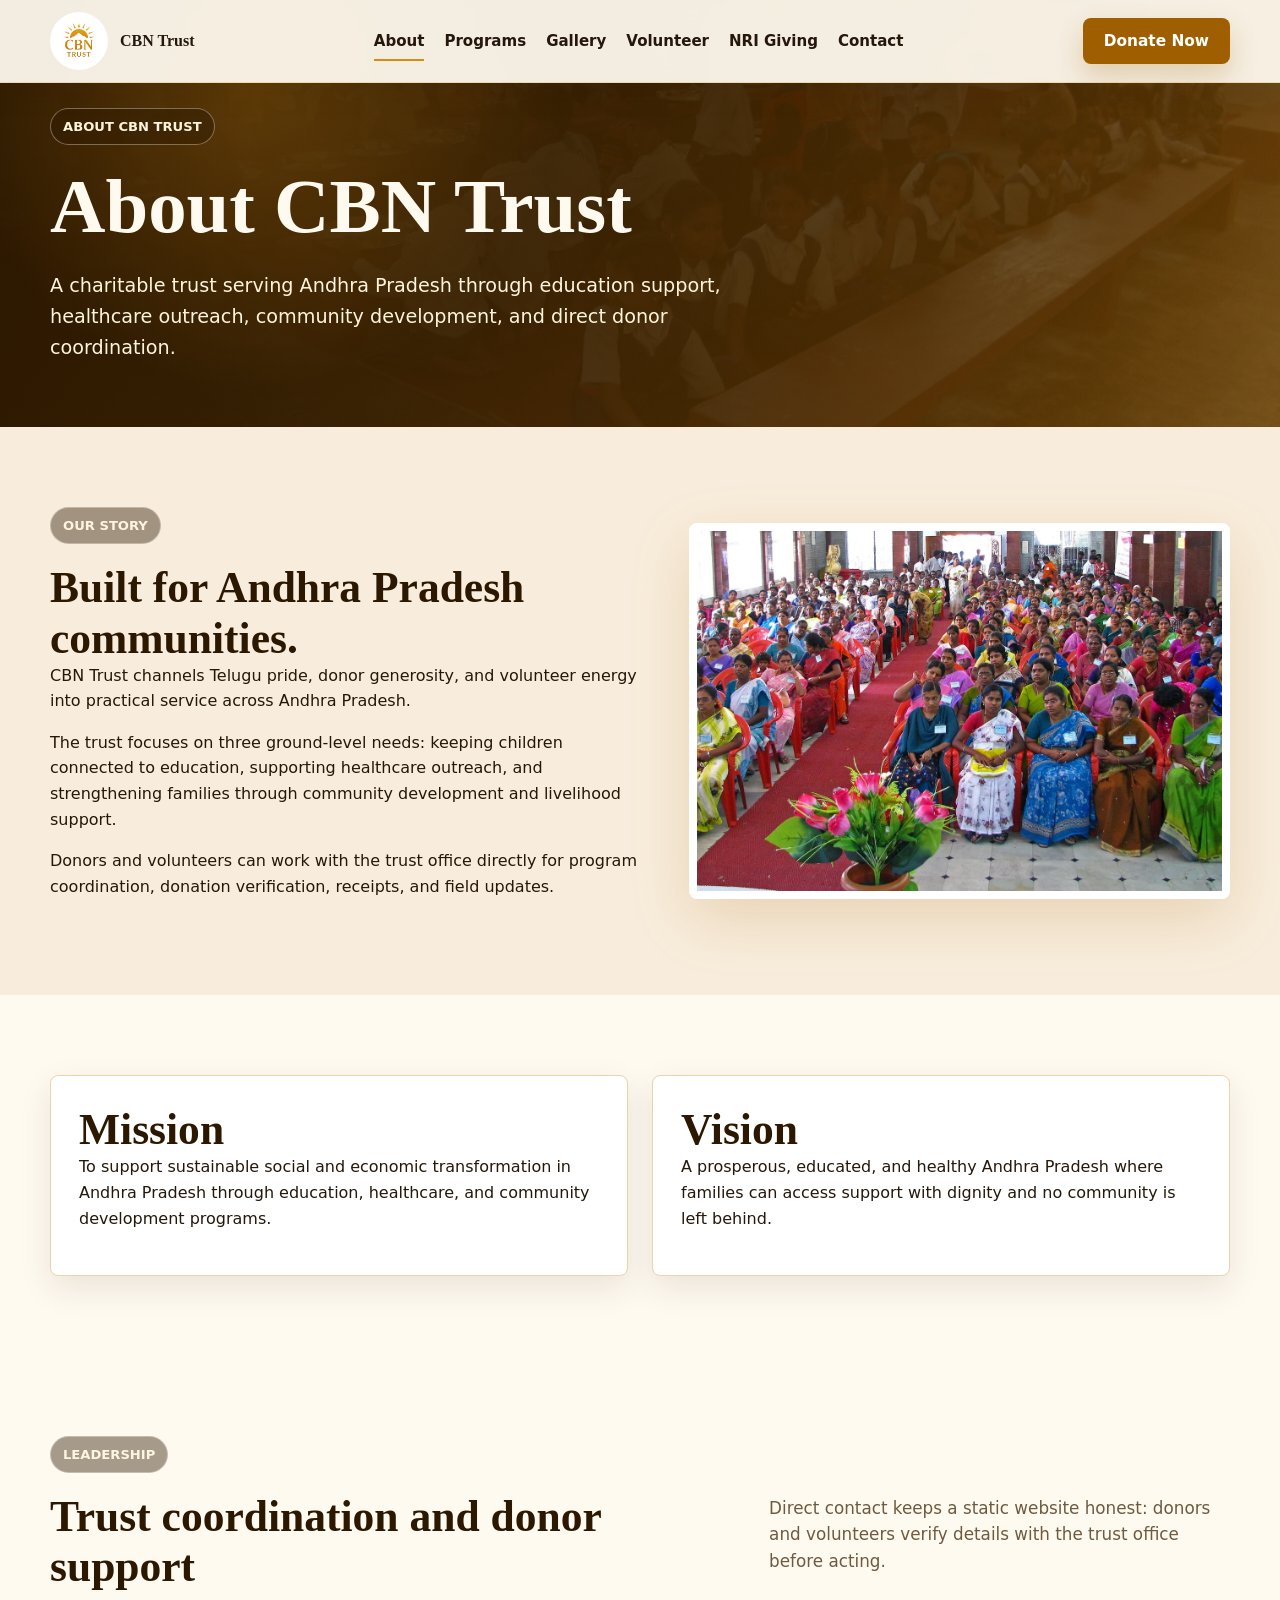
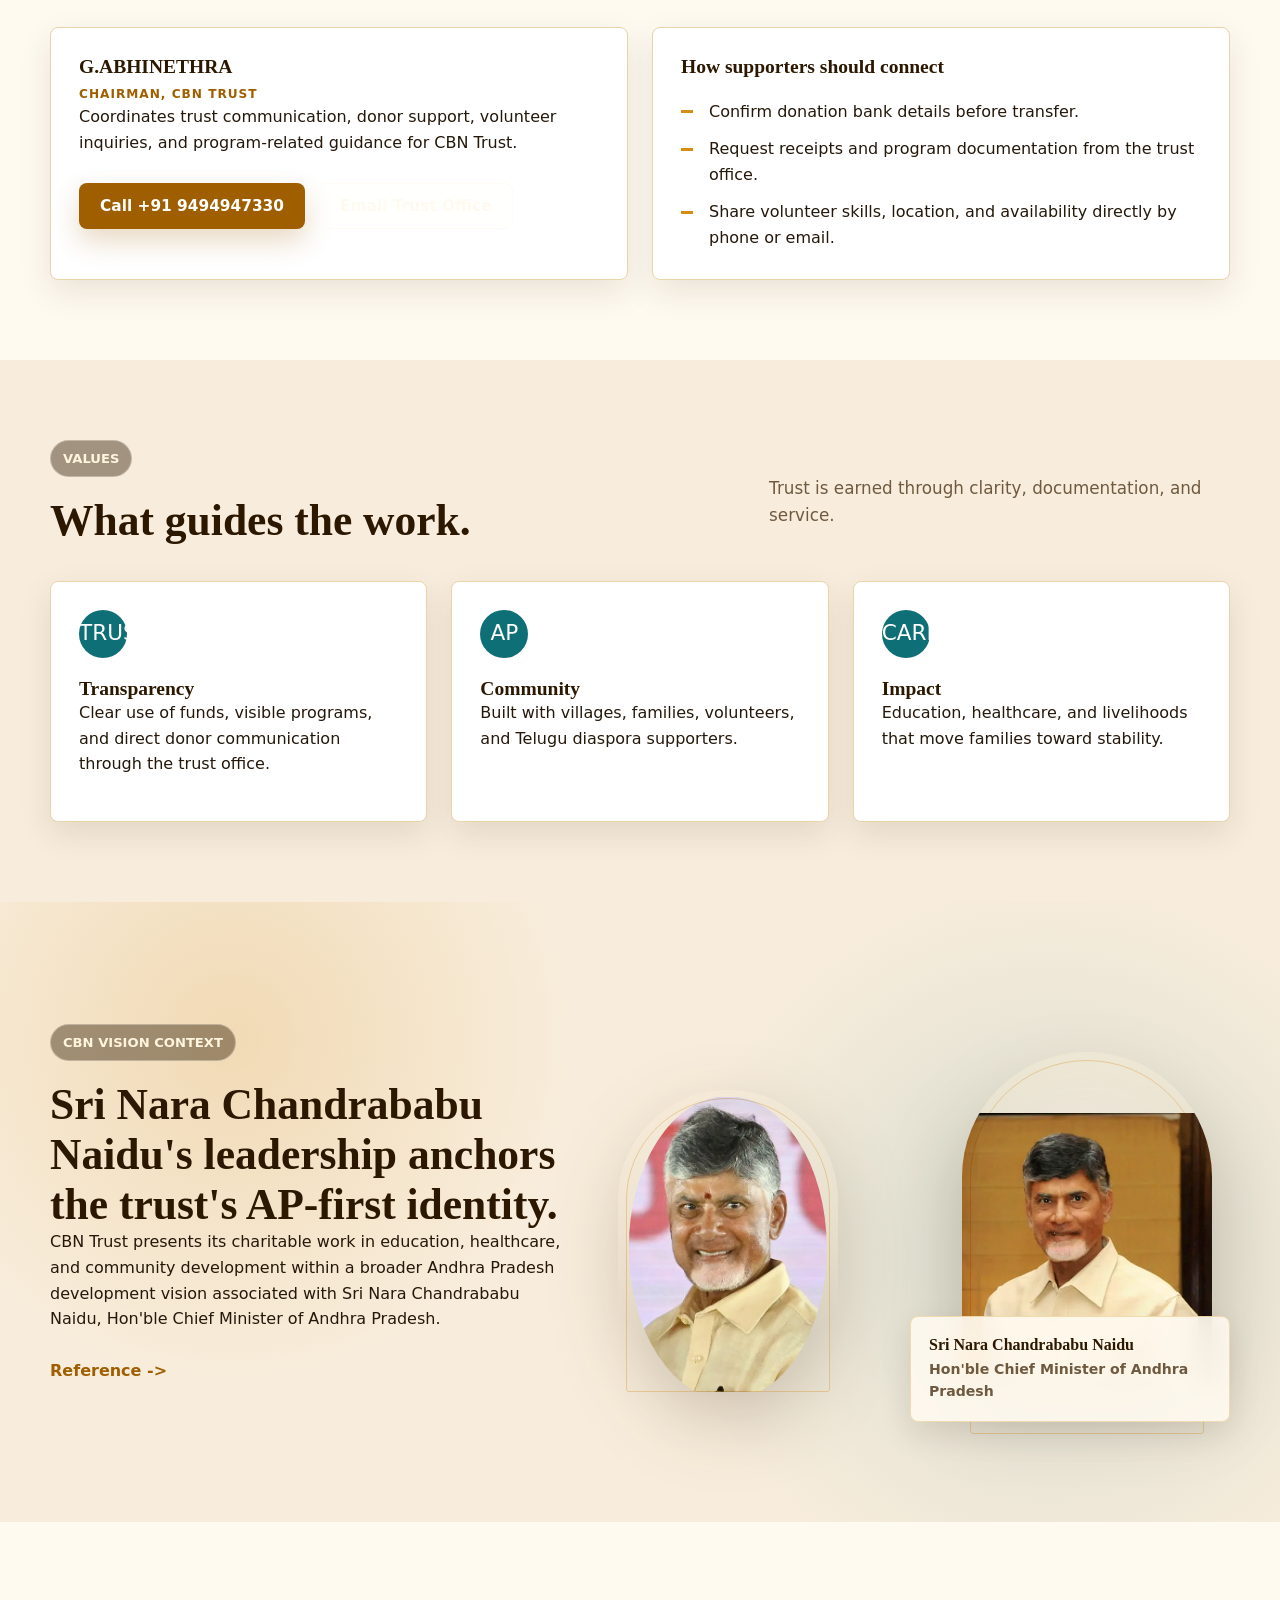
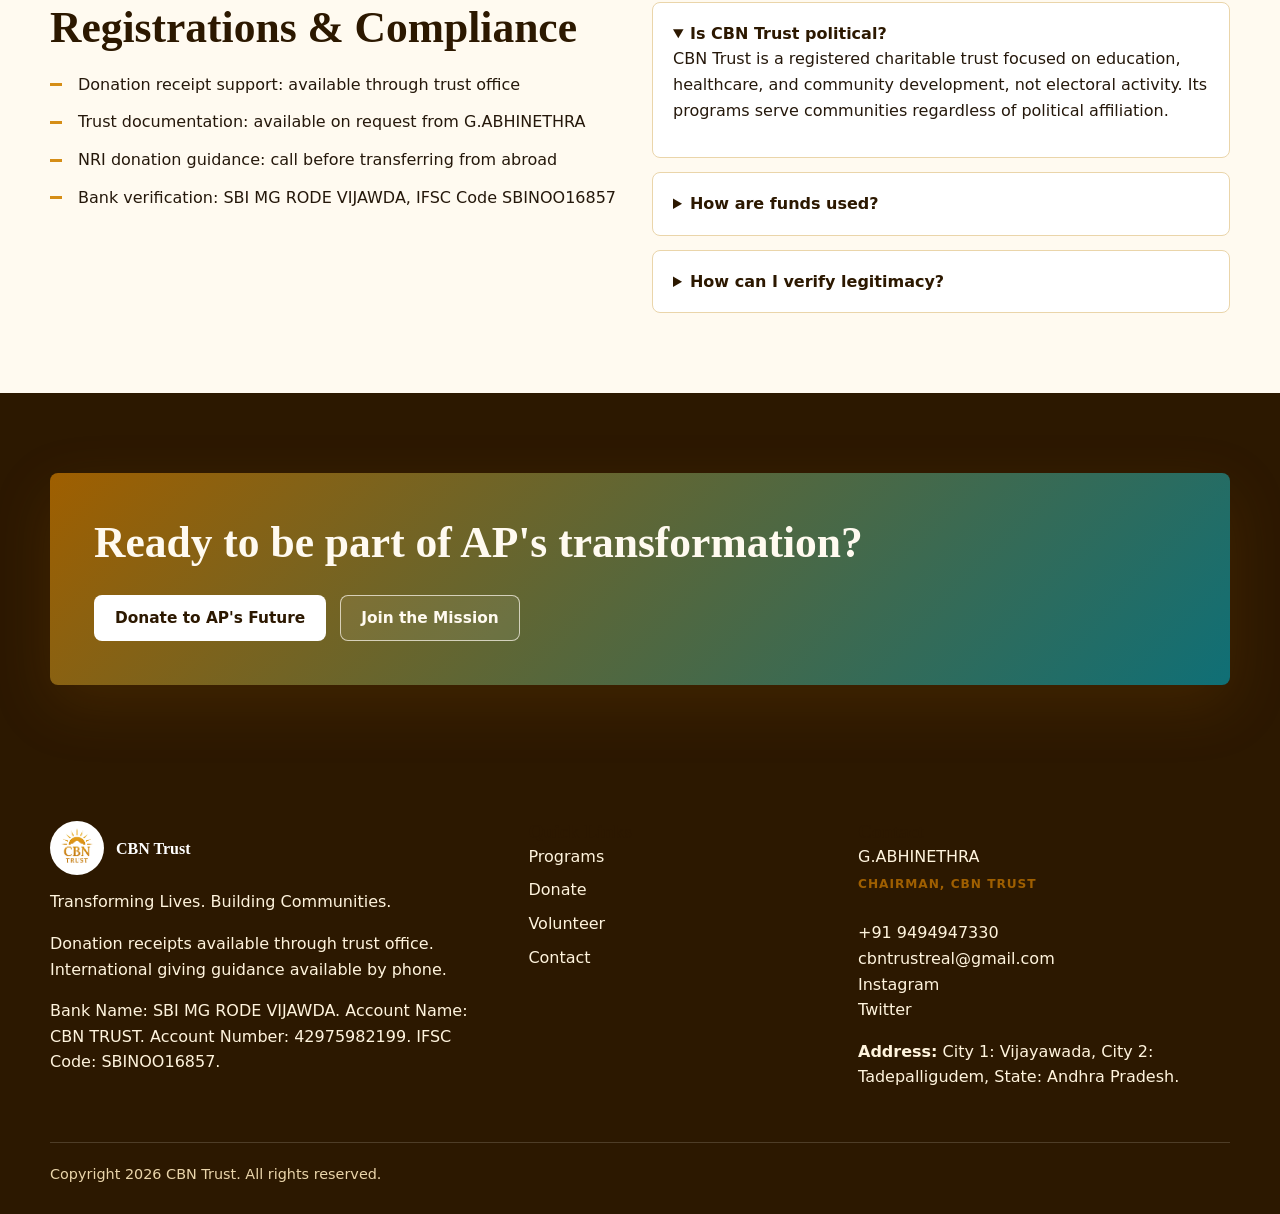
==== about.html @ d926fa32 "Initial commit" ====
<!DOCTYPE html>
<html lang="en">
<head>
<meta charset="utf-8"/>
<meta content="width=device-width, initial-scale=1" name="viewport"/>
<title>
   About CBN Trust | AP's Trusted Nonprofit for Education, Healthcare &amp; Development
  </title>
<meta content="Learn about CBN Trust's mission, leadership, registrations, and commitment to education, healthcare, and community development in Andhra Pradesh." name="description"/>
<link href="about.html" rel="canonical"/>
<meta content="About CBN Trust | AP's Trusted Nonprofit for Education, Healthcare &amp; Development" property="og:title"/>
<meta content="Learn about CBN Trust's mission, leadership, registrations, and commitment to education, healthcare, and community development in Andhra Pradesh." property="og:description"/>
<meta content="assets/og-image.jpg" property="og:image"/>
<meta content="website" property="og:type"/>
<meta content="CBN Trust" property="og:site_name"/>
<meta content="summary_large_image" name="twitter:card"/>
<meta content="About CBN Trust | AP's Trusted Nonprofit for Education, Healthcare &amp; Development" name="twitter:title"/>
<meta content="Learn about CBN Trust's mission, leadership, registrations, and commitment to education, healthcare, and community development in Andhra Pradesh." name="twitter:description"/>
<meta content="assets/og-image.jpg" name="twitter:image"/>
<link href="../external/css2__9d5d51e5dbc681a1.css" rel="stylesheet"/>
<link href="css/variables.css" rel="stylesheet"/>
<link href="css/global.css" rel="stylesheet"/>
<script type="application/ld+json">
   {"@context":"https://schema.org","@type":"NGO","name":"CBN Trust","description":"CBN Trust is dedicated to creating sustainable social and economic transformation in Andhra Pradesh through innovative programs in education, healthcare, and community development.","url":"https://cbntrust.org","logo":"https://cbntrust.org/assets/logo.png","areaServed":"Andhra Pradesh, India","foundingLocation":"Andhra Pradesh, India"}
  </script>
</head>
<body>
<header class="site-header solid">
<div class="container nav">
<a class="brand" href="index.html">
<img alt="CBN Trust logo" decoding="async" src="assets/logo.png"/>
<span>
      CBN Trust
     </span>
</a>
<nav aria-label="Primary navigation" class="nav-links">
<a class="active" href="about.html">
      About
     </a>
<a href="programs.html">
      Programs
     </a>
<a href="gallery.html">
      Gallery
     </a>
<a href="volunteer.html">
      Volunteer
     </a>
<a href="nri-giving.html">
      NRI Giving
     </a>
<a href="contact.html">
      Contact
     </a>
</nav>
<a aria-label="Donate now" class="button primary nav-cta" href="donate.html">
     Donate Now
    </a>
<button aria-expanded="false" aria-label="Open menu" class="menu-toggle" type="button">Menu</button>
</div>
</header>
<main><section class="page-hero">
<div class="container">
<span class="eyebrow">
      About CBN Trust
     </span>
<h1>About CBN Trust</h1>
<p>A charitable trust serving Andhra Pradesh through education support, healthcare outreach, community development, and direct donor coordination.</p>
</div>
</section><section class="section alt about-story"><div class="container split"><div class="reveal"><span class="eyebrow">Our Story</span><h2>Built for Andhra Pradesh communities.</h2><p>CBN Trust channels Telugu pride, donor generosity, and volunteer energy into practical service across Andhra Pradesh.</p><p>The trust focuses on three ground-level needs: keeping children connected to education, supporting healthcare outreach, and strengthening families through community development and livelihood support.</p><p>Donors and volunteers can work with the trust office directly for program coordination, donation verification, receipts, and field updates.</p></div><div class="media-frame reveal"><img alt="Community volunteers and program activity representing CBN Trust field work" decoding="async" loading="lazy" src="assets/images/gallery-event.webp"/></div></div></section><section class="section"><div class="container grid two"><article class="card reveal"><h2>Mission</h2><p>To support sustainable social and economic transformation in Andhra Pradesh through education, healthcare, and community development programs.</p></article><article class="card reveal"><h2>Vision</h2><p>A prosperous, educated, and healthy Andhra Pradesh where families can access support with dignity and no community is left behind.</p></article></div></section><section class="section"><div class="container"><div class="section-head reveal"><div><span class="eyebrow">Leadership</span><h2>Trust coordination and donor support</h2></div><p>Direct contact keeps a static website honest: donors and volunteers verify details with the trust office before acting.</p></div><div class="grid two"><article class="card reveal"><h3>G.ABHINETHRA</h3><span class="designation">CHAIRMAN, CBN TRUST</span><p>Coordinates trust communication, donor support, volunteer inquiries, and program-related guidance for CBN Trust.</p><div class="cta-row contact-actions"><a class="button primary" href="tel:+919494947330">Call +91 9494947330</a><a class="button secondary" href="mailto:cbntrustreal@gmail.com?subject=CBN%20Trust%20Inquiry">Email Trust Office</a></div></article><article class="card reveal"><h3>How supporters should connect</h3><ul class="list-check"><li>Confirm donation bank details before transfer.</li><li>Request receipts and program documentation from the trust office.</li><li>Share volunteer skills, location, and availability directly by phone or email.</li></ul></article></div></div></section><section class="section alt">
<div class="container">
<div class="section-head reveal">
<div>
<span class="eyebrow">
        Values
       </span>
<h2>
        What guides the work.
       </h2>
</div>
<p>
       Trust is earned through clarity, documentation, and service.
      </p>
</div>
<div class="grid four grid three">
<article class="card reveal">
<span class="icon">TRUST</span>
<h3>
        Transparency
       </h3>
<p>
        Clear use of funds, visible programs, and direct donor communication through the trust office.
       </p>
</article>
<article class="card reveal">
<span class="icon">AP</span>
<h3>
        Community
       </h3>
<p>
        Built with villages, families, volunteers, and Telugu diaspora supporters.
       </p>
</article>
<article class="card reveal">
<span class="icon">CARE</span>
<h3>
        Impact
       </h3>
<p>
        Education, healthcare, and livelihoods that move families toward stability.
       </p>
</article>
</div>
</div>
</section><section class="section alt cbn-spotlight">
<div class="container cbn-showcase">
<div class="cbn-copy reveal">
<span class="eyebrow">
       CBN Vision Context
      </span>
<h2>
       Sri Nara Chandrababu Naidu's leadership anchors the trust's AP-first identity.
      </h2>
<p>
       CBN Trust presents its charitable work in education, healthcare, and community development within a broader Andhra Pradesh development vision associated with Sri Nara Chandrababu Naidu, Hon'ble Chief Minister of Andhra Pradesh.
      </p>
<p>
<a class="text-link" href="https://en.wikipedia.org/wiki/N._Chandrababu_Naidu" rel="noopener" target="_blank">Reference -&gt;</a>
</p>
</div>
<div aria-label="N. Chandrababu Naidu professional images" class="cbn-portraits reveal">
<div class="cbn-cutout secondary">
<img alt="Portrait of N. Chandrababu Naidu" decoding="async" loading="lazy" src="assets/images/cbn-brand-image.webp"/>
</div>
<div class="cbn-cutout primary">
<img alt="N. Chandrababu Naidu greeting the public" decoding="async" loading="lazy" src="assets/images/cbn_image.webp"/>
</div>
<div class="cbn-badge">
<strong>
        Sri Nara Chandrababu Naidu
       </strong>
<span>
        Hon'ble Chief Minister of Andhra Pradesh
       </span>
</div>
</div>
</div>
</section><section class="section">
<div class="container grid two">
<div class="reveal">
<h2>
       Registrations &amp; Compliance
      </h2>
<ul class="list-check">
<li>
        Donation receipt support: available through trust office
       </li>
<li>
        Trust documentation: available on request from G.ABHINETHRA
       </li>
<li>
        NRI donation guidance: call before transferring from abroad
       </li>
<li>
        Bank verification: SBI MG RODE VIJAWDA, IFSC Code SBINOO16857
       </li>
</ul>
</div>
<div class="faq reveal">
<details open="">
<summary>
        Is CBN Trust political?
       </summary>
<p>
        CBN Trust is a registered charitable trust focused on education, healthcare, and community development, not electoral activity. Its programs serve communities regardless of political affiliation.
       </p>
</details>
<details>
<summary>
        How are funds used?
       </summary>
<p>
        Funds are directed toward program delivery, field coordination, documentation, and beneficiary support, with receipts and transfer records handled through the trust office.
       </p>
</details>
<details>
<summary>
        How can I verify legitimacy?
       </summary>
<p>
        Verify directly with G.ABHINETHRA using +91 9494947330, and match bank transfers to Account Name CBN TRUST, Account Number 42975982199, IFSC Code SBINOO16857, Bank Name SBI MG RODE VIJAWDA.
       </p>
</details>
</div>
</div>
</section><section class="section dark">
<div class="container banner">
<h2>
      Ready to be part of AP's transformation?
     </h2>
<div class="cta-row">
<a class="button light" href="donate.html">
       Donate to AP's Future
      </a>
<a class="button secondary" href="volunteer.html">
       Join the Mission
      </a>
</div>
</div>
</section></main>
<footer class="site-footer">
<div class="container footer-grid">
<div>
<div class="footer-logo">
<img alt="CBN Trust logo" decoding="async" src="assets/logo.png"/>
<strong>
       CBN Trust
      </strong>
</div>
<p>
      Transforming Lives. Building Communities.
     </p>
<p>
      Donation receipts available through trust office. International giving guidance available by phone.
     </p>
<p>
      Bank Name: SBI MG RODE VIJAWDA. Account Name: CBN TRUST. Account Number: 42975982199. IFSC Code: SBINOO16857.
     </p>
</div>
<div>
<h3>
      Quick Links
     </h3>
<div class="footer-links">
<a href="programs.html">
       Programs
      </a>
<a href="donate.html">
       Donate
      </a>
<a href="volunteer.html">
       Volunteer
      </a>
<a href="contact.html">
       Contact
      </a>
</div>
</div>
<div><h3>Contact</h3><p>G.ABHINETHRA<br/><span class="designation">CHAIRMAN, CBN TRUST</span><br/>+91 9494947330<br/><a href="mailto:cbntrustreal@gmail.com">cbntrustreal@gmail.com</a><br/><a href="https://instagram.com/cbntrust12625" rel="noopener" target="_blank">Instagram</a><br/><a href="https://x.com/cbntrust" rel="noopener" target="_blank">Twitter</a></p><p class="address-line"><strong>Address:</strong> City 1: Vijayawada, City 2: <a href="https://en.wikipedia.org/wiki/Tadepalligudem" rel="noopener" target="_blank">Tadepalligudem</a>, State: Andhra Pradesh.</p></div>
</div>
<div class="container footer-bottom">Copyright 2026 CBN Trust. All rights reserved.</div>
</footer>
<a class="mobile-donate button primary" href="donate.html">
   Donate Now
  </a>
<script src="js/main.js">
</script>
</body>
</html>
---- css/variables.css ----
:root {
  --color-primary: #d58d16;
  --color-primary-dark: #9f5f00;
  --color-secondary: #0f6f76;
  --color-accent: #7a8f2a;
  --color-background: #fffaf0;
  --color-background-warm: #f8eddc;
  --color-text: #25180b;
  --color-text-muted: #6f5a40;
  --color-surface: #ffffff;
  --color-surface-gold: #fff4dd;
  --color-border: #ead5aa;
  --color-dark: #2c1800;
  --font-display: "Cinzel", "Tiro Telugu", Georgia, serif;
  --font-body: "Lato", "Tiro Telugu", system-ui, sans-serif;
  --radius: 8px;
  --shadow-primary: 0 20px 60px rgba(159, 95, 0, 0.18);
  --shadow-soft: 0 12px 32px rgba(37, 24, 11, 0.1);
  --gradient-hero: linear-gradient(135deg, rgba(44, 24, 0, 0.92), rgba(159, 95, 0, 0.72));
  --max-width: 1180px;
  --section-space: 80px;
}

@media (max-width: 760px) {
  :root {
    --section-space: 48px;
  }
}
---- css/global.css ----
* {
  box-sizing: border-box;
}

html {
  scroll-behavior: smooth;
}

body {
  margin: 0;
  color: var(--color-text);
  background: var(--color-background);
  font-family: var(--font-body);
  line-height: 1.6;
}

body.loader-active {
  overflow: hidden;
}

.logo-loader {
  position: fixed;
  z-index: 9999;
  inset: 0;
  display: grid;
  place-items: center;
  padding: 24px;
  background:
    radial-gradient(circle at 50% 38%, rgba(213, 141, 22, 0.24), transparent 32%),
    linear-gradient(135deg, #fffaf0 0%, #fff4dd 48%, #f8eddc 100%);
  opacity: 1;
  visibility: visible;
  transition: opacity 520ms ease, visibility 520ms ease;
}

.logo-loader.done {
  opacity: 0;
  visibility: hidden;
  pointer-events: none;
}

.logo-loader-inner {
  position: relative;
  display: grid;
  justify-items: center;
  gap: 18px;
}

.logo-loader-mark {
  position: relative;
  display: grid;
  width: 132px;
  height: 132px;
  place-items: center;
  border-radius: 50%;
  background: #fff;
  box-shadow: var(--shadow-primary);
  animation: loader-rise 900ms ease both;
}

.logo-loader-mark::before,
.logo-loader-mark::after {
  position: absolute;
  inset: -14px;
  border: 2px solid rgba(213, 141, 22, 0.3);
  border-top-color: var(--color-primary);
  border-radius: 50%;
  content: "";
  animation: loader-orbit 1400ms linear infinite;
}

.logo-loader-mark::after {
  inset: -26px;
  border-color: rgba(15, 111, 118, 0.16);
  border-bottom-color: var(--color-secondary);
  animation-duration: 2100ms;
  animation-direction: reverse;
}

.logo-loader img {
  width: 96px;
  height: 96px;
  border-radius: 50%;
  object-fit: contain;
}

.logo-loader span {
  color: var(--color-primary-dark);
  font-family: var(--font-display);
  font-size: 1.25rem;
  font-weight: 800;
  letter-spacing: 0;
  text-transform: uppercase;
  animation: loader-glow 1200ms ease-in-out infinite alternate;
}

.logo-loader-progress {
  display: grid;
  justify-items: center;
  gap: 10px;
  width: min(260px, 72vw);
}

.logo-loader-track {
  width: 100%;
  height: 8px;
  overflow: hidden;
  border: 1px solid rgba(213, 141, 22, 0.28);
  border-radius: 999px;
  background: rgba(255, 255, 255, 0.72);
  box-shadow: inset 0 1px 4px rgba(159, 95, 0, 0.12);
}

.logo-loader-bar {
  width: 0;
  height: 100%;
  border-radius: inherit;
  background: linear-gradient(90deg, var(--color-primary-dark), var(--color-primary), var(--color-secondary));
  transition: width 120ms ease;
}

.logo-loader-progress strong {
  color: var(--color-dark);
  font-family: var(--font-display);
  font-size: 0.95rem;
  font-weight: 800;
}

@keyframes loader-orbit {
  to {
    transform: rotate(360deg);
  }
}

@keyframes loader-rise {
  from {
    opacity: 0;
    transform: translateY(18px) scale(0.92);
  }

  to {
    opacity: 1;
    transform: translateY(0) scale(1);
  }
}

@keyframes loader-glow {
  from {
    opacity: 0.72;
  }

  to {
    opacity: 1;
  }
}

img {
  display: block;
  max-width: 100%;
}

a {
  color: inherit;
  text-decoration: none;
}

p {
  margin: 0 0 16px;
}

h1,
h2,
h3 {
  margin: 0;
  color: var(--color-dark);
  font-family: var(--font-display);
  font-weight: 700;
  line-height: 1.15;
}

h1 {
  font-size: clamp(2.35rem, 6vw, 5.15rem);
}

h2 {
  font-size: clamp(1.85rem, 3.4vw, 3rem);
}

h3 {
  font-size: 1.22rem;
}

.container {
  width: min(var(--max-width), calc(100% - 40px));
  margin: 0 auto;
}

.site-header {
  position: fixed;
  z-index: 50;
  top: 0;
  left: 0;
  width: 100%;
  border-bottom: 1px solid transparent;
  transition: background 200ms ease, border-color 200ms ease, box-shadow 200ms ease;
}

.site-header.scrolled,
.site-header.solid {
  border-color: rgba(213, 141, 22, 0.22);
  background: rgba(255, 250, 240, 0.94);
  box-shadow: 0 10px 30px rgba(37, 24, 11, 0.08);
  backdrop-filter: blur(14px);
}

.nav {
  display: flex;
  align-items: center;
  justify-content: space-between;
  min-height: 82px;
  gap: 24px;
}

.brand {
  display: flex;
  align-items: center;
  gap: 12px;
  font-family: var(--font-display);
  font-weight: 700;
  letter-spacing: 0;
}

.brand img {
  width: 58px;
  height: 58px;
  border-radius: 50%;
  background: #fff;
}

.site-header:not(.scrolled):not(.solid) .brand,
.site-header:not(.scrolled):not(.solid) .nav-links a,
.site-header:not(.scrolled):not(.solid) .menu-toggle {
  color: #fffaf0;
}

.nav-links {
  display: flex;
  align-items: center;
  gap: 20px;
  font-size: 0.94rem;
  font-weight: 700;
}

.nav-links a {
  position: relative;
}

.nav-links a::after {
  position: absolute;
  left: 0;
  bottom: -8px;
  width: 0;
  height: 2px;
  background: var(--color-primary);
  content: "";
  transition: width 200ms ease;
}

.nav-links a:hover::after,
.nav-links a.active::after {
  width: 100%;
}

.button,
button {
  display: inline-flex;
  align-items: center;
  justify-content: center;
  min-height: 46px;
  padding: 12px 20px;
  border: 1px solid transparent;
  border-radius: var(--radius);
  cursor: pointer;
  font-family: var(--font-body);
  font-size: 0.96rem;
  font-weight: 800;
  line-height: 1.1;
  text-align: center;
  transition: transform 200ms ease, box-shadow 200ms ease, background 200ms ease, color 200ms ease;
}

.button:hover,
button:hover {
  transform: translateY(-2px);
}

.button.primary,
button.primary {
  color: #fff;
  background: var(--color-primary-dark);
  box-shadow: 0 12px 28px rgba(159, 95, 0, 0.24);
}

.button.secondary {
  color: #fffaf0;
  border-color: rgba(255, 250, 240, 0.7);
  background: rgba(255, 250, 240, 0.08);
}

.button.light {
  color: var(--color-dark);
  background: #fff;
}

.button.ghost {
  color: var(--color-primary-dark);
  border-color: var(--color-border);
  background: transparent;
}

.menu-toggle {
  display: none;
  border: 0;
  background: transparent;
  color: var(--color-dark);
  font-size: 1.8rem;
  box-shadow: none;
}

.hero,
.page-hero {
  position: relative;
  display: grid;
  align-items: center;
  min-height: 78vh;
  padding: 112px 0 56px;
  overflow: hidden;
  color: #fffaf0;
  background: var(--gradient-hero), url('../assets/images/gallery-wide.webp') center/cover;
}

.page-hero {
  min-height: 36vh;
  padding: 108px 0 48px;
}

.home-hero {
  background-position: center 42%;
}

.hero::before,
.page-hero::before {
  position: absolute;
  inset: 0;
  background-image: radial-gradient(circle at 20% 20%, rgba(213, 141, 22, 0.28), transparent 28%), linear-gradient(90deg, rgba(44, 24, 0, 0.88), rgba(44, 24, 0, 0.28));
  content: "";
}

.hero .container,
.page-hero .container {
  position: relative;
  z-index: 1;
}

.hero-copy {
  width: min(850px, 100%);
  margin-top: 24px;
}

.eyebrow {
  display: inline-flex;
  margin-bottom: 18px;
  padding: 7px 12px;
  border: 1px solid rgba(255, 250, 240, 0.35);
  border-radius: 999px;
  color: #fff4dd;
  background: rgba(44, 24, 0, 0.42);
  font-size: 0.82rem;
  font-weight: 900;
  text-transform: uppercase;
}

.hero h1,
.page-hero h1 {
  color: #fffaf0;
}

.hero p,
.page-hero p {
  width: min(720px, 100%);
  margin-top: 20px;
  color: #fff4dd;
  font-size: 1.2rem;
}

.cta-row {
  display: flex;
  flex-wrap: wrap;
  gap: 14px;
  margin-top: 28px;
}

.section {
  padding: var(--section-space) 0;
}

.section.alt {
  background: var(--color-background-warm);
}

.section.dark {
  color: #fff4dd;
  background: var(--color-dark);
}

.section.dark h2,
.section.dark h3 {
  color: #fffaf0;
}

.section-head {
  display: grid;
  grid-template-columns: minmax(0, 0.82fr) minmax(260px, 0.55fr);
  gap: 32px;
  align-items: end;
  margin-bottom: 36px;
}

.section-head p {
  color: var(--color-text-muted);
  font-size: 1.05rem;
}

.dark .section-head p {
  color: #f8eddc;
}

.grid {
  display: grid;
  gap: 24px;
}

.grid.three {
  grid-template-columns: repeat(3, minmax(0, 1fr));
}

.grid.two {
  grid-template-columns: repeat(2, minmax(0, 1fr));
}

.card,
.story-card,
.form-panel {
  border: 1px solid var(--color-border);
  border-radius: var(--radius);
  background: var(--color-surface);
  box-shadow: var(--shadow-soft);
}

.card {
  padding: 28px;
}

.chairman-profile {
  display: grid;
  grid-template-columns: 150px 1fr;
  gap: 22px;
  align-items: center;
  margin-bottom: 20px;
}

.chairman-profile img {
  width: 150px;
  height: 180px;
  border-radius: var(--radius);
  object-fit: cover;
  object-position: top center;
  background: var(--color-surface-gold);
}

.pillar-card {
  position: relative;
  overflow: hidden;
  border-left: 6px solid var(--color-primary);
  background: linear-gradient(180deg, #fff, #fff8e8);
}

.pillar-card::after {
  position: absolute;
  right: -44px;
  top: -44px;
  width: 132px;
  height: 132px;
  border: 18px solid rgba(213, 141, 22, 0.16);
  border-radius: 50%;
  content: "";
}

.icon {
  display: grid;
  width: 48px;
  height: 48px;
  place-items: center;
  margin-bottom: 20px;
  border-radius: 50%;
  color: #fff;
  background: var(--color-secondary);
  font-size: 1.35rem;
}

.text-link {
  display: inline-flex;
  margin-top: 10px;
  color: var(--color-primary-dark);
  font-weight: 900;
}

.designation {
  display: block;
  margin-top: 6px;
  color: var(--color-primary-dark);
  font-size: 0.76rem;
  font-weight: 900;
  letter-spacing: 0.08em;
  text-transform: uppercase;
}

.stats-band {
  background: var(--color-primary-dark);
  color: #fffaf0;
}

.stats-grid {
  display: grid;
  grid-template-columns: repeat(5, minmax(0, 1fr));
  gap: 1px;
  background: rgba(255, 250, 240, 0.18);
}

.stat {
  min-height: 128px;
  padding: 24px 16px;
  background: var(--color-primary-dark);
  text-align: center;
}

.stat strong {
  display: block;
  font-family: var(--font-display);
  font-size: 2rem;
}

.stat span {
  color: #fff4dd;
  font-weight: 700;
}

.story-card {
  display: grid;
  grid-template-columns: 190px 1fr;
  overflow: hidden;
}

.story-card img {
  width: 100%;
  height: 100%;
  min-height: 230px;
  background: var(--color-surface-gold);
  object-fit: cover;
}

.story-card div {
  padding: 24px;
}

.trust-row {
  display: grid;
  grid-template-columns: repeat(4, minmax(0, 1fr));
  gap: 16px;
}

.trust-item {
  padding: 20px;
  border: 1px solid rgba(255, 250, 240, 0.2);
  border-radius: var(--radius);
  background: rgba(255, 250, 240, 0.08);
  font-weight: 800;
}

.banner {
  padding: 44px;
  border-radius: var(--radius);
  background: linear-gradient(135deg, var(--color-primary-dark), var(--color-secondary));
  color: #fffaf0;
  box-shadow: var(--shadow-primary);
}

.banner h2 {
  color: #fffaf0;
}

.split {
  display: grid;
  grid-template-columns: 1.05fr 0.95fr;
  gap: 40px;
  align-items: center;
}

.media-frame {
  display: grid;
  place-items: center;
  overflow: hidden;
  border: 8px solid #fff;
  border-radius: var(--radius);
  background: linear-gradient(135deg, #fff8e8, #f8eddc);
  box-shadow: var(--shadow-primary);
}

.media-frame img {
  width: 100%;
  height: 420px;
  object-fit: cover;
}

.about-story .media-frame img {
  height: 360px;
  object-position: center;
}

.about-story .reveal {
  opacity: 1;
  transform: none;
}

.cbn-spotlight {
  position: relative;
  overflow: hidden;
}

.cbn-spotlight::before {
  position: absolute;
  inset: 0;
  background:
    radial-gradient(circle at 18% 22%, rgba(213, 141, 22, 0.2), transparent 30%),
    radial-gradient(circle at 82% 56%, rgba(15, 111, 118, 0.14), transparent 34%);
  content: "";
  pointer-events: none;
}

.cbn-showcase {
  position: relative;
  display: grid;
  grid-template-columns: minmax(0, 0.85fr) minmax(320px, 1fr);
  gap: 40px;
  align-items: center;
}

.cbn-copy,
.cbn-portraits {
  position: relative;
  z-index: 1;
}

.cbn-portraits {
  min-height: 460px;
}

.cbn-cutout {
  position: absolute;
  display: grid;
  place-items: end center;
  overflow: visible;
  border-radius: 999px 999px 28px 28px;
  background:
    radial-gradient(circle at 50% 36%, rgba(255, 250, 240, 0.96), rgba(255, 244, 221, 0.36) 48%, transparent 70%);
  filter: drop-shadow(0 24px 38px rgba(44, 24, 0, 0.22));
  animation: float-cutout 5.5s ease-in-out infinite;
}

.cbn-cutout::before {
  position: absolute;
  inset: 8px;
  z-index: -1;
  border: 1px solid rgba(213, 141, 22, 0.34);
  border-radius: inherit;
  content: "";
}

.cbn-cutout.primary {
  right: 18px;
  bottom: 0;
  width: 250px;
  height: 390px;
}

.cbn-cutout.secondary {
  left: 4px;
  bottom: 42px;
  width: 220px;
  height: 310px;
  animation-delay: -1.8s;
}

.cbn-cutout img {
  width: 100%;
  height: 100%;
  padding: 0;
  object-fit: contain;
  mix-blend-mode: multiply;
  filter: contrast(1.04) saturate(1.06);
  clip-path: ellipse(45% 49% at 50% 51%);
}

.cbn-cutout.primary img {
  clip-path: inset(0 0 0 0 round 999px 999px 24px 24px);
}

.cbn-badge {
  position: absolute;
  right: 0;
  bottom: 20px;
  z-index: 2;
  width: min(320px, 72%);
  padding: 18px;
  border: 1px solid rgba(213, 141, 22, 0.28);
  border-radius: var(--radius);
  background: rgba(255, 250, 240, 0.9);
  box-shadow: var(--shadow-soft);
  backdrop-filter: blur(12px);
}

.cbn-badge strong {
  display: block;
  color: var(--color-dark);
  font-family: var(--font-display);
  line-height: 1.2;
}

.cbn-badge span {
  display: block;
  margin-top: 4px;
  color: var(--color-text-muted);
  font-size: 0.88rem;
  font-weight: 800;
}

@keyframes float-cutout {
  0%,
  100% {
    transform: translateY(0);
  }

  50% {
    transform: translateY(-14px);
  }
}

.list-check {
  display: grid;
  gap: 12px;
  padding: 0;
  margin: 20px 0 0;
  list-style: none;
}

.list-check li {
  padding-left: 28px;
  background: linear-gradient(var(--color-primary), var(--color-primary)) 0 0.72em/12px 3px no-repeat;
}

.gallery-grid {
  display: grid;
  grid-template-columns: repeat(4, minmax(0, 1fr));
  gap: 16px;
}

.gallery-item {
  position: relative;
  display: grid;
  place-items: center;
  aspect-ratio: 4 / 3;
  min-height: 210px;
  overflow: hidden;
  border-radius: var(--radius);
  background: linear-gradient(135deg, #fff8e8, #f8eddc);
}

.gallery-item.tall {
  grid-row: span 2;
}

.gallery-item.wide {
  grid-column: span 2;
}

.gallery-item img {
  width: 100%;
  height: 100%;
  min-height: inherit;
  object-fit: cover;
  transition: transform 260ms ease;
}

.gallery-item:hover img {
  transform: scale(1.04);
}

.gallery-item.is-hidden {
  display: none;
}

.gallery-item figcaption {
  position: absolute;
  right: 0;
  bottom: 0;
  left: 0;
  padding: 12px;
  color: #fffaf0;
  background: linear-gradient(transparent, rgba(44, 24, 0, 0.86));
  font-weight: 800;
}

.form-panel {
  padding: 28px;
}

.form-grid {
  display: grid;
  grid-template-columns: repeat(2, minmax(0, 1fr));
  gap: 16px;
}

label {
  display: grid;
  gap: 7px;
  color: var(--color-text-muted);
  font-size: 0.86rem;
  font-weight: 900;
}

input,
select,
textarea {
  width: 100%;
  min-height: 46px;
  padding: 12px 14px;
  border: 1px solid var(--color-border);
  border-radius: var(--radius);
  background: #fff;
  color: var(--color-text);
  font: inherit;
}

textarea {
  min-height: 130px;
  resize: vertical;
}

.full {
  grid-column: 1 / -1;
}

.faq {
  display: grid;
  gap: 14px;
}

.faq details {
  padding: 18px 20px;
  border: 1px solid var(--color-border);
  border-radius: var(--radius);
  background: #fff;
}

.faq summary {
  cursor: pointer;
  color: var(--color-dark);
  font-weight: 900;
}

.site-footer {
  padding: 56px 0 28px;
  color: #fff4dd;
  background: var(--color-dark);
}

.footer-grid {
  display: grid;
  grid-template-columns: 1.2fr 0.8fr 1fr;
  gap: 32px;
}

.footer-logo {
  display: flex;
  align-items: center;
  gap: 12px;
  margin-bottom: 14px;
  color: #fff;
  font-family: var(--font-display);
  font-weight: 700;
}

.footer-logo img {
  width: 54px;
  height: 54px;
  border-radius: 50%;
  background: #fff;
}

.footer-links {
  display: grid;
  gap: 8px;
}

.footer-bottom {
  margin-top: 36px;
  padding-top: 20px;
  border-top: 1px solid rgba(255, 250, 240, 0.16);
  color: #ead5aa;
  font-size: 0.9rem;
}

.mobile-donate {
  display: none;
}

.reveal {
  opacity: 0;
  transform: translateY(18px);
  transition: opacity 520ms ease, transform 520ms ease;
}

.reveal.visible {
  opacity: 1;
  transform: none;
}

.filter-tabs,
.amount-grid {
  display: flex;
  flex-wrap: wrap;
  gap: 12px;
}

.amount-button,
.filter-button {
  border-color: var(--color-border);
  color: var(--color-dark);
  background: #fff;
}

.amount-button.active,
.filter-button.active {
  color: #fff;
  background: var(--color-primary-dark);
}

.donation-box {
  position: sticky;
  top: 100px;
}

.map-placeholder,
.video-placeholder {
  display: grid;
  min-height: 300px;
  place-items: center;
  border: 1px dashed var(--color-primary-dark);
  border-radius: var(--radius);
  background: var(--color-surface-gold);
  color: var(--color-text-muted);
  text-align: center;
  font-weight: 900;
}

@media (max-width: 980px) {
  .nav-links {
    position: fixed;
    inset: 0;
    display: none;
    flex-direction: column;
    justify-content: center;
    background: rgba(44, 24, 0, 0.97);
    color: #fffaf0;
    font-size: 1.35rem;
  }

  .nav-links.open {
    display: flex;
  }

  .menu-toggle {
    position: relative;
    z-index: 60;
    display: inline-flex;
  }

  .nav-cta {
    display: none;
  }

  .section-head,
  .split,
  .cbn-showcase,
  .grid.three,
  .grid.two,
  .footer-grid {
    grid-template-columns: 1fr;
  }

  .cbn-portraits {
    min-height: 430px;
  }

  .cbn-cutout.primary {
    right: 8%;
  }

  .cbn-cutout.secondary {
    left: 8%;
  }

  .stats-grid,
  .trust-row {
    grid-template-columns: repeat(2, minmax(0, 1fr));
  }

  .gallery-grid {
    grid-template-columns: repeat(2, minmax(0, 1fr));
  }

  .gallery-item.wide {
    grid-column: span 1;
  }
}

@media (max-width: 640px) {
  .container {
    width: min(100% - 28px, var(--max-width));
  }

  .nav {
    min-height: 70px;
  }

  .brand img {
    width: 48px;
    height: 48px;
  }

  .hero {
    min-height: 88vh;
  }

  .cta-row,
  .button {
    width: 100%;
  }

  .button {
    min-height: 50px;
  }

  .stats-grid,
  .trust-row,
  .form-grid,
  .story-card {
    grid-template-columns: 1fr;
  }

  .story-card img {
    height: 220px;
  }

  .gallery-grid {
    grid-template-columns: 1fr;
  }

  .gallery-item.tall {
    grid-row: span 1;
  }

  .banner {
    padding: 28px;
  }

  .cbn-portraits {
    min-height: 390px;
  }

  .cbn-cutout.primary {
    right: 0;
    width: 210px;
    height: 330px;
  }

  .cbn-cutout.secondary {
    left: 0;
    width: 170px;
    height: 250px;
  }

  .cbn-badge {
    right: 8px;
    width: min(270px, 86%);
  }

  .mobile-donate {
    position: fixed;
    z-index: 70;
    right: 14px;
    bottom: 14px;
    left: 14px;
    display: flex;
    min-height: 54px;
    border-radius: var(--radius);
    color: #fff;
    background: var(--color-primary-dark);
    box-shadow: var(--shadow-primary);
  }

  body {
    padding-bottom: 78px;
  }
}
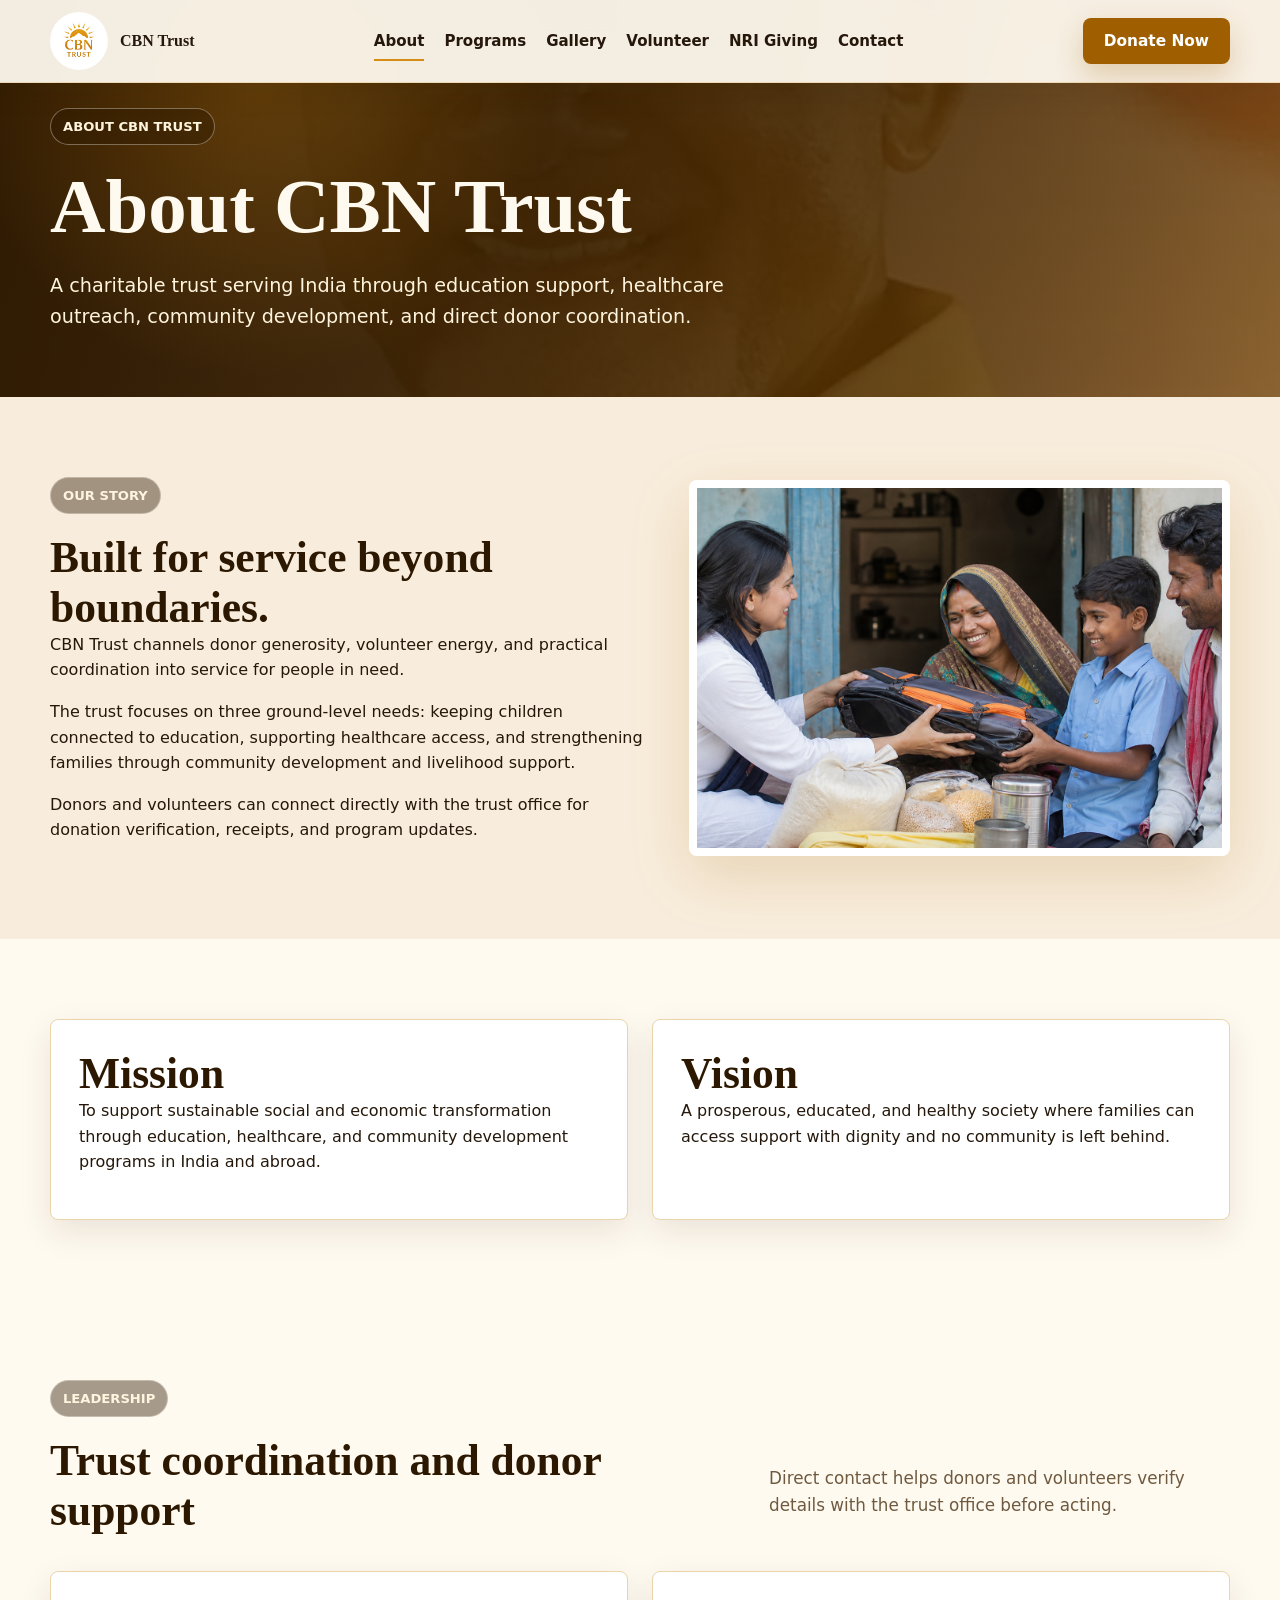
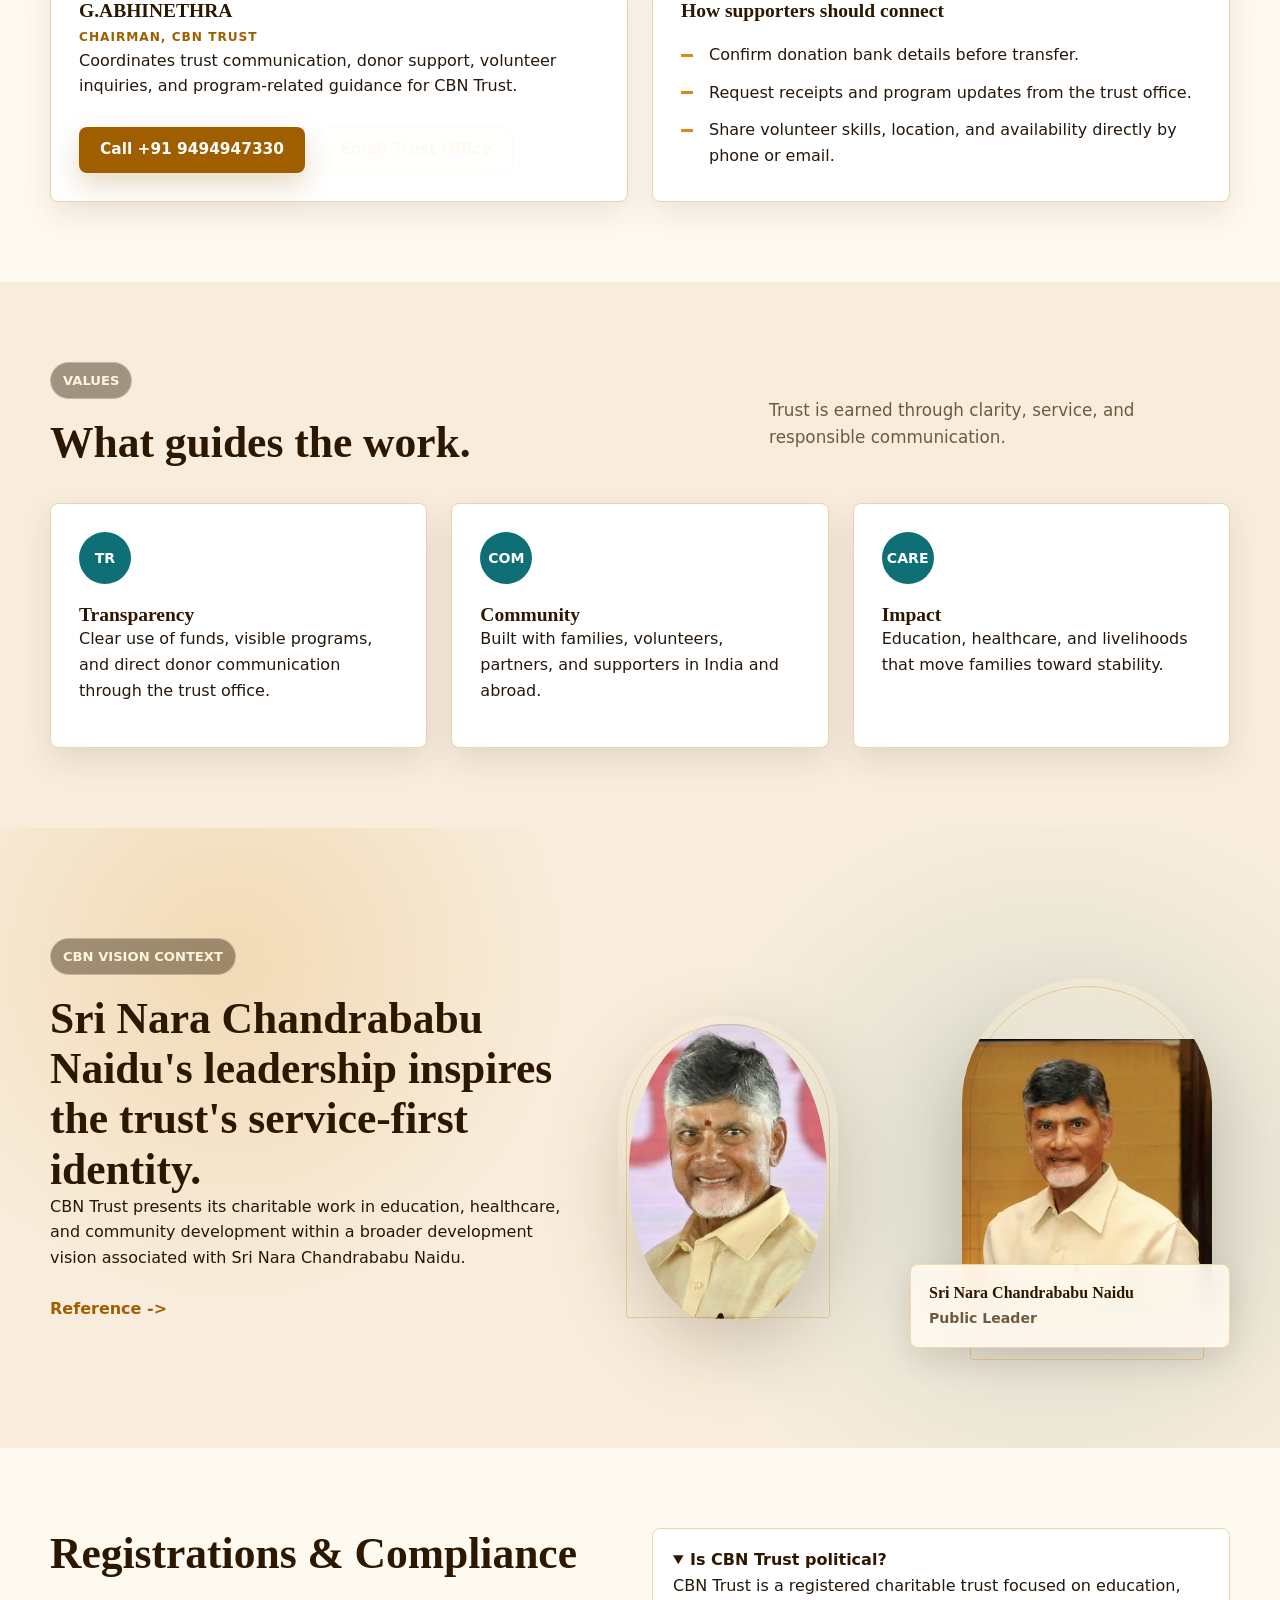
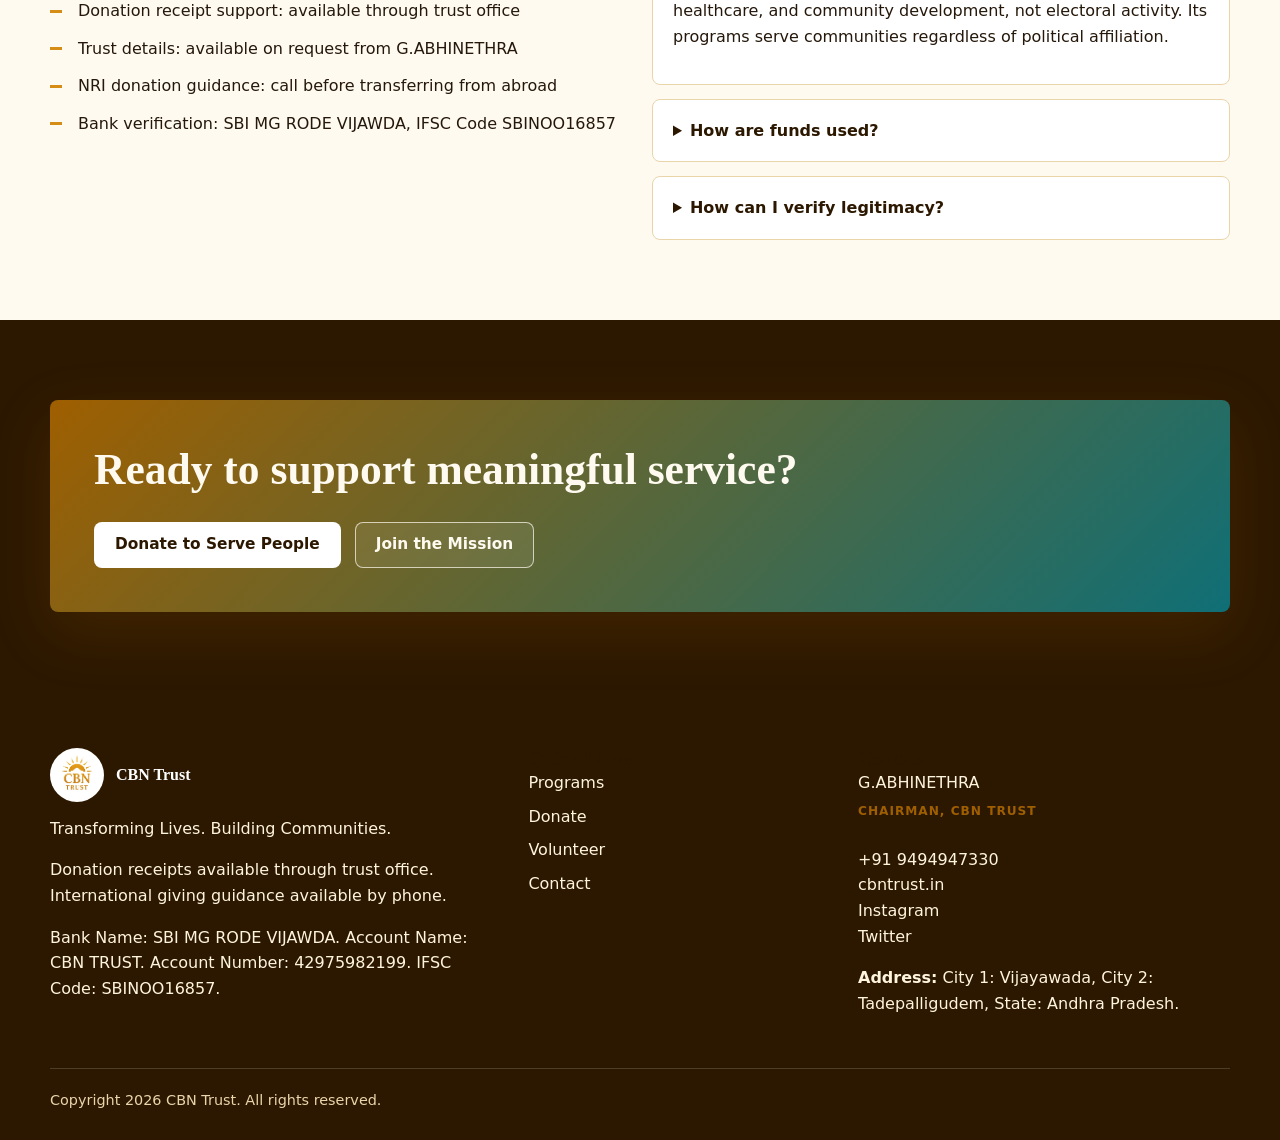
==== commit 92ecea78: "Updated website" ====
--- a/about.html
+++ b/about.html
@@ -1,27 +1,27 @@
-<!DOCTYPE html>
+﻿<!DOCTYPE html>
 <html lang="en">
 <head>
 <meta charset="utf-8"/>
 <meta content="width=device-width, initial-scale=1" name="viewport"/>
 <title>
-   About CBN Trust | AP's Trusted Nonprofit for Education, Healthcare &amp; Development
+   About CBN Trust | India's Trusted Nonprofit for Education, Healthcare &amp; Development
   </title>
-<meta content="Learn about CBN Trust's mission, leadership, registrations, and commitment to education, healthcare, and community development in Andhra Pradesh." name="description"/>
+<meta content="Learn about CBN Trust's mission, leadership, registrations, and commitment to education, healthcare, and community development in India." name="description"/>
 <link href="about.html" rel="canonical"/>
-<meta content="About CBN Trust | AP's Trusted Nonprofit for Education, Healthcare &amp; Development" property="og:title"/>
-<meta content="Learn about CBN Trust's mission, leadership, registrations, and commitment to education, healthcare, and community development in Andhra Pradesh." property="og:description"/>
+<meta content="About CBN Trust | India's Trusted Nonprofit for Education, Healthcare &amp; Development" property="og:title"/>
+<meta content="Learn about CBN Trust's mission, leadership, registrations, and commitment to education, healthcare, and community development in India." property="og:description"/>
 <meta content="assets/og-image.jpg" property="og:image"/>
 <meta content="website" property="og:type"/>
 <meta content="CBN Trust" property="og:site_name"/>
 <meta content="summary_large_image" name="twitter:card"/>
-<meta content="About CBN Trust | AP's Trusted Nonprofit for Education, Healthcare &amp; Development" name="twitter:title"/>
-<meta content="Learn about CBN Trust's mission, leadership, registrations, and commitment to education, healthcare, and community development in Andhra Pradesh." name="twitter:description"/>
+<meta content="About CBN Trust | India's Trusted Nonprofit for Education, Healthcare &amp; Development" name="twitter:title"/>
+<meta content="Learn about CBN Trust's mission, leadership, registrations, and commitment to education, healthcare, and community development in India." name="twitter:description"/>
 <meta content="assets/og-image.jpg" name="twitter:image"/>
 <link href="../external/css2__9d5d51e5dbc681a1.css" rel="stylesheet"/>
 <link href="css/variables.css" rel="stylesheet"/>
 <link href="css/global.css" rel="stylesheet"/>
 <script type="application/ld+json">
-   {"@context":"https://schema.org","@type":"NGO","name":"CBN Trust","description":"CBN Trust is dedicated to creating sustainable social and economic transformation in Andhra Pradesh through innovative programs in education, healthcare, and community development.","url":"https://cbntrust.org","logo":"https://cbntrust.org/assets/logo.png","areaServed":"Andhra Pradesh, India","foundingLocation":"Andhra Pradesh, India"}
+   {"@context":"https://schema.org","@type":"NGO","name":"CBN Trust","description":"CBN Trust supports education, healthcare, community development, and donor coordination for people in India and abroad.","url":"https://cbntrust.org","logo":"https://cbntrust.org/assets/logo.png","areaServed":["India","Global"]}
   </script>
 </head>
 <body>
@@ -65,9 +65,9 @@
       About CBN Trust
      </span>
 <h1>About CBN Trust</h1>
-<p>A charitable trust serving Andhra Pradesh through education support, healthcare outreach, community development, and direct donor coordination.</p>
-</div>
-</section><section class="section alt about-story"><div class="container split"><div class="reveal"><span class="eyebrow">Our Story</span><h2>Built for Andhra Pradesh communities.</h2><p>CBN Trust channels Telugu pride, donor generosity, and volunteer energy into practical service across Andhra Pradesh.</p><p>The trust focuses on three ground-level needs: keeping children connected to education, supporting healthcare outreach, and strengthening families through community development and livelihood support.</p><p>Donors and volunteers can work with the trust office directly for program coordination, donation verification, receipts, and field updates.</p></div><div class="media-frame reveal"><img alt="Community volunteers and program activity representing CBN Trust field work" decoding="async" loading="lazy" src="assets/images/gallery-event.webp"/></div></div></section><section class="section"><div class="container grid two"><article class="card reveal"><h2>Mission</h2><p>To support sustainable social and economic transformation in Andhra Pradesh through education, healthcare, and community development programs.</p></article><article class="card reveal"><h2>Vision</h2><p>A prosperous, educated, and healthy Andhra Pradesh where families can access support with dignity and no community is left behind.</p></article></div></section><section class="section"><div class="container"><div class="section-head reveal"><div><span class="eyebrow">Leadership</span><h2>Trust coordination and donor support</h2></div><p>Direct contact keeps a static website honest: donors and volunteers verify details with the trust office before acting.</p></div><div class="grid two"><article class="card reveal"><h3>G.ABHINETHRA</h3><span class="designation">CHAIRMAN, CBN TRUST</span><p>Coordinates trust communication, donor support, volunteer inquiries, and program-related guidance for CBN Trust.</p><div class="cta-row contact-actions"><a class="button primary" href="tel:+919494947330">Call +91 9494947330</a><a class="button secondary" href="mailto:cbntrustreal@gmail.com?subject=CBN%20Trust%20Inquiry">Email Trust Office</a></div></article><article class="card reveal"><h3>How supporters should connect</h3><ul class="list-check"><li>Confirm donation bank details before transfer.</li><li>Request receipts and program documentation from the trust office.</li><li>Share volunteer skills, location, and availability directly by phone or email.</li></ul></article></div></div></section><section class="section alt">
+<p>A charitable trust serving India through education support, healthcare outreach, community development, and direct donor coordination.</p>
+</div>
+</section><section class="section alt about-story"><div class="container split"><div class="reveal"><span class="eyebrow">Our Story</span><h2>Built for service beyond boundaries.</h2><p>CBN Trust channels donor generosity, volunteer energy, and practical coordination into service for people in need.</p><p>The trust focuses on three ground-level needs: keeping children connected to education, supporting healthcare access, and strengthening families through community development and livelihood support.</p><p>Donors and volunteers can connect directly with the trust office for donation verification, receipts, and program updates.</p></div><div class="media-frame reveal"><img alt="Family receiving education and household support" decoding="async" loading="lazy" src="assets/images/family-support.png"/></div></div></section><section class="section"><div class="container grid two"><article class="card reveal"><h2>Mission</h2><p>To support sustainable social and economic transformation through education, healthcare, and community development programs in India and abroad.</p></article><article class="card reveal"><h2>Vision</h2><p>A prosperous, educated, and healthy society where families can access support with dignity and no community is left behind.</p></article></div></section><section class="section"><div class="container"><div class="section-head reveal"><div><span class="eyebrow">Leadership</span><h2>Trust coordination and donor support</h2></div><p>Direct contact helps donors and volunteers verify details with the trust office before acting.</p></div><div class="grid two"><article class="card reveal"><h3>G.ABHINETHRA</h3><span class="designation">CHAIRMAN, CBN TRUST</span><p>Coordinates trust communication, donor support, volunteer inquiries, and program-related guidance for CBN Trust.</p><div class="cta-row contact-actions"><a class="button primary" href="tel:+919494947330">Call +91 9494947330</a><a class="button secondary" href="mailto:cbntrust.in?subject=CBN%20Trust%20Inquiry">Email Trust Office</a></div></article><article class="card reveal"><h3>How supporters should connect</h3><ul class="list-check"><li>Confirm donation bank details before transfer.</li><li>Request receipts and program updates from the trust office.</li><li>Share volunteer skills, location, and availability directly by phone or email.</li></ul></article></div></div></section><section class="section alt">
 <div class="container">
 <div class="section-head reveal">
 <div>
@@ -79,12 +79,12 @@
        </h2>
 </div>
 <p>
-       Trust is earned through clarity, documentation, and service.
+       Trust is earned through clarity, service, and responsible communication.
       </p>
 </div>
 <div class="grid four grid three">
 <article class="card reveal">
-<span class="icon">TRUST</span>
+<span class="icon">TR</span>
 <h3>
         Transparency
        </h3>
@@ -93,12 +93,12 @@
        </p>
 </article>
 <article class="card reveal">
-<span class="icon">AP</span>
+<span class="icon">COM</span>
 <h3>
         Community
        </h3>
 <p>
-        Built with villages, families, volunteers, and Telugu diaspora supporters.
+        Built with families, volunteers, partners, and supporters in India and abroad.
        </p>
 </article>
 <article class="card reveal">
@@ -119,10 +119,10 @@
        CBN Vision Context
       </span>
 <h2>
-       Sri Nara Chandrababu Naidu's leadership anchors the trust's AP-first identity.
+       Sri Nara Chandrababu Naidu's leadership inspires the trust's service-first identity.
       </h2>
 <p>
-       CBN Trust presents its charitable work in education, healthcare, and community development within a broader Andhra Pradesh development vision associated with Sri Nara Chandrababu Naidu, Hon'ble Chief Minister of Andhra Pradesh.
+       CBN Trust presents its charitable work in education, healthcare, and community development within a broader development vision associated with Sri Nara Chandrababu Naidu.
       </p>
 <p>
 <a class="text-link" href="https://en.wikipedia.org/wiki/N._Chandrababu_Naidu" rel="noopener" target="_blank">Reference -&gt;</a>
@@ -140,7 +140,7 @@
         Sri Nara Chandrababu Naidu
        </strong>
 <span>
-        Hon'ble Chief Minister of Andhra Pradesh
+        Public Leader
        </span>
 </div>
 </div>
@@ -156,7 +156,7 @@
         Donation receipt support: available through trust office
        </li>
 <li>
-        Trust documentation: available on request from G.ABHINETHRA
+        Trust details: available on request from G.ABHINETHRA
        </li>
 <li>
         NRI donation guidance: call before transferring from abroad
@@ -180,7 +180,7 @@
         How are funds used?
        </summary>
 <p>
-        Funds are directed toward program delivery, field coordination, documentation, and beneficiary support, with receipts and transfer records handled through the trust office.
+        Funds are directed toward program delivery, coordination, and beneficiary support, with receipts and transfer records handled through the trust office.
        </p>
 </details>
 <details>
@@ -196,11 +196,11 @@
 </section><section class="section dark">
 <div class="container banner">
 <h2>
-      Ready to be part of AP's transformation?
+      Ready to support meaningful service?
      </h2>
 <div class="cta-row">
 <a class="button light" href="donate.html">
-       Donate to AP's Future
+       Donate to Serve People
       </a>
 <a class="button secondary" href="volunteer.html">
        Join the Mission
@@ -246,7 +246,7 @@
       </a>
 </div>
 </div>
-<div><h3>Contact</h3><p>G.ABHINETHRA<br/><span class="designation">CHAIRMAN, CBN TRUST</span><br/>+91 9494947330<br/><a href="mailto:cbntrustreal@gmail.com">cbntrustreal@gmail.com</a><br/><a href="https://instagram.com/cbntrust12625" rel="noopener" target="_blank">Instagram</a><br/><a href="https://x.com/cbntrust" rel="noopener" target="_blank">Twitter</a></p><p class="address-line"><strong>Address:</strong> City 1: Vijayawada, City 2: <a href="https://en.wikipedia.org/wiki/Tadepalligudem" rel="noopener" target="_blank">Tadepalligudem</a>, State: Andhra Pradesh.</p></div>
+<div><h3>Contact</h3><p>G.ABHINETHRA<br/><span class="designation">CHAIRMAN, CBN TRUST</span><br/>+91 9494947330<br/><a href="mailto:cbntrust.in">cbntrust.in</a><br/><a href="https://instagram.com/cbntrust12625" rel="noopener" target="_blank">Instagram</a><br/><a href="https://x.com/cbntrust" rel="noopener" target="_blank">Twitter</a></p><p class="address-line"><strong>Address:</strong> City 1: Vijayawada, City 2: <a href="https://en.wikipedia.org/wiki/Tadepalligudem" rel="noopener" target="_blank">Tadepalligudem</a>, State: Andhra Pradesh.</p></div>
 </div>
 <div class="container footer-bottom">Copyright 2026 CBN Trust. All rights reserved.</div>
 </footer>
@@ -257,3 +257,8 @@
 </script>
 </body>
 </html>
+
+
+
+
+
--- a/css/variables.css
+++ b/css/variables.css
@@ -1,4 +1,4 @@
-:root {
+﻿:root {
   --color-primary: #d58d16;
   --color-primary-dark: #9f5f00;
   --color-secondary: #0f6f76;
@@ -11,8 +11,8 @@
   --color-surface-gold: #fff4dd;
   --color-border: #ead5aa;
   --color-dark: #2c1800;
-  --font-display: "Cinzel", "Tiro Telugu", Georgia, serif;
-  --font-body: "Lato", "Tiro Telugu", system-ui, sans-serif;
+  --font-display: "Cinzel", Georgia, serif;
+  --font-body: "Lato", system-ui, sans-serif;
   --radius: 8px;
   --shadow-primary: 0 20px 60px rgba(159, 95, 0, 0.18);
   --shadow-soft: 0 12px 32px rgba(37, 24, 11, 0.1);
@@ -26,3 +26,4 @@
     --section-space: 48px;
   }
 }
+
--- a/css/global.css
+++ b/css/global.css
@@ -1,9 +1,10 @@
-* {
+﻿* {
   box-sizing: border-box;
 }
 
 html {
   scroll-behavior: smooth;
+  overflow-x: hidden;
 }
 
 body {
@@ -12,6 +13,14 @@
   background: var(--color-background);
   font-family: var(--font-body);
   line-height: 1.6;
+  overflow-x: hidden;
+}
+
+main,
+section,
+header,
+footer {
+  max-width: 100%;
 }
 
 body.loader-active {
@@ -336,7 +345,7 @@
   padding: 112px 0 56px;
   overflow: hidden;
   color: #fffaf0;
-  background: var(--gradient-hero), url('../assets/images/gallery-wide.webp') center/cover;
+  background: var(--gradient-hero), url('../assets/images/cbn-brand-image.webp') center/cover;
 }
 
 .page-hero {
@@ -451,6 +460,7 @@
 .card,
 .story-card,
 .form-panel {
+  min-width: 0;
   border: 1px solid var(--color-border);
   border-radius: var(--radius);
   background: var(--color-surface);
@@ -498,14 +508,18 @@
 
 .icon {
   display: grid;
-  width: 48px;
-  height: 48px;
+  width: 52px;
+  height: 52px;
   place-items: center;
   margin-bottom: 20px;
   border-radius: 50%;
   color: #fff;
   background: var(--color-secondary);
-  font-size: 1.35rem;
+  font-size: 0.88rem;
+  font-weight: 900;
+  letter-spacing: 0;
+  line-height: 1;
+  text-align: center;
 }
 
 .text-link {
@@ -822,6 +836,7 @@
 
 .form-panel {
   padding: 28px;
+  min-width: 0;
 }
 
 .form-grid {
@@ -960,8 +975,8 @@
   top: 100px;
 }
 
-.map-placeholder,
-.video-placeholder {
+.info-panel,
+.video-panel {
   display: grid;
   min-height: 300px;
   place-items: center;
@@ -974,25 +989,109 @@
 }
 
 @media (max-width: 980px) {
+  .site-header {
+    position: sticky;
+    background: rgba(255, 250, 240, 0.96);
+    box-shadow: 0 10px 30px rgba(37, 24, 11, 0.08);
+    backdrop-filter: blur(14px);
+  }
+
+  .site-header:not(.scrolled):not(.solid) .brand,
+  .site-header:not(.scrolled):not(.solid) .menu-toggle {
+    color: var(--color-dark);
+  }
+
+  .nav {
+    flex-wrap: wrap;
+  }
+
+  .brand {
+    order: 1;
+  }
+
   .nav-links {
-    position: fixed;
-    inset: 0;
+    order: 3;
+    position: static;
     display: none;
+    width: 100%;
+    flex: 0 0 100%;
     flex-direction: column;
-    justify-content: center;
-    background: rgba(44, 24, 0, 0.97);
+    align-items: stretch;
+    gap: 8px;
+    padding: 10px 0 16px;
+    border-top: 1px solid rgba(213, 141, 22, 0.24);
+    background: transparent;
     color: #fffaf0;
-    font-size: 1.35rem;
+    font-size: 0.98rem;
+    text-align: right;
+    box-shadow: none;
+    transform: none;
   }
 
   .nav-links.open {
     display: flex;
   }
 
+  .nav-links a {
+    display: block;
+    padding: 11px 12px;
+    border-radius: var(--radius);
+    color: #fffaf0;
+    background: var(--color-dark);
+  }
+
+  .site-header .nav-links a.active,
+  .site-header .nav-links a:hover,
+  .site-header:not(.scrolled):not(.solid) .nav-links a.active,
+  .site-header:not(.scrolled):not(.solid) .nav-links a:hover {
+    color: var(--color-dark) !important;
+    background: #fff4dd;
+    box-shadow: inset 4px 0 0 var(--color-primary);
+  }
+
+  .site-header .nav-links a:focus-visible,
+  .site-header:not(.scrolled):not(.solid) .nav-links a:focus-visible {
+    outline: 3px solid var(--color-primary);
+    outline-offset: 2px;
+    color: var(--color-dark) !important;
+    background: #fffaf0;
+  }
+
+  .nav-links a::after {
+    display: none;
+  }
+
   .menu-toggle {
-    position: relative;
-    z-index: 60;
-    display: inline-flex;
+    order: 2;
+    position: static !important;
+    top: auto !important;
+    right: auto !important;
+    left: auto !important;
+    z-index: 1000;
+    display: inline-flex !important;
+    flex: 0 0 auto;
+    margin-left: auto;
+    width: 76px !important;
+    min-width: 76px;
+    max-width: 86px;
+    min-height: 40px;
+    padding: 8px 12px;
+    border: 1px solid rgba(255, 250, 240, 0.5);
+    border-radius: var(--radius);
+    color: #fff !important;
+    background: var(--color-primary-dark) !important;
+    font-size: 0.9rem;
+    line-height: 1;
+    box-shadow: 0 8px 22px rgba(37, 24, 11, 0.14);
+    transform: none !important;
+  }
+
+  .menu-toggle:hover {
+    transform: none;
+  }
+
+  body.menu-open {
+    overflow-x: hidden;
   }
 
   .nav-cta {
@@ -1036,11 +1135,15 @@
 
 @media (max-width: 640px) {
   .container {
-    width: min(100% - 28px, var(--max-width));
+    width: calc(100vw - 28px) !important;
+    max-width: 362px;
+    margin-right: 14px !important;
+    margin-left: 14px !important;
   }
 
   .nav {
     min-height: 70px;
+    gap: 10px;
   }
 
   .brand img {
@@ -1048,16 +1151,77 @@
     height: 48px;
   }
 
+  .brand span {
+    font-size: 0.94rem;
+    white-space: nowrap;
+  }
+
   .hero {
-    min-height: 88vh;
+    min-height: 76vh;
+    padding-top: 96px;
+  }
+
+  .hero .container,
+  .page-hero .container {
+    width: calc(100vw - 28px) !important;
+    max-width: 362px;
+    margin-right: 14px;
+    margin-left: 14px;
+  }
+
+  .page-hero {
+    min-height: 34vh;
+    padding: 96px 0 40px;
+  }
+
+  .hero h1,
+  .page-hero h1 {
+    display: block;
+    max-width: 100%;
+    font-size: clamp(1.75rem, 7.8vw, 2.15rem);
+    line-height: 1.1;
+    overflow-wrap: anywhere;
+  }
+
+  h2 {
+    max-width: 100%;
+    font-size: clamp(1.55rem, 7vw, 2rem);
+    overflow-wrap: anywhere;
+  }
+
+  h3,
+  p,
+  li {
+    max-width: 100%;
+    overflow-wrap: anywhere;
+  }
+
+  .hero p,
+  .page-hero p {
+    width: 100% !important;
+    max-width: 100%;
+    font-size: 1rem;
+    overflow-wrap: anywhere;
+  }
+
+  .hero-copy {
+    width: 100%;
+    max-width: 100%;
+  }
+
+  .eyebrow {
+    max-width: 100%;
+    white-space: normal;
+    line-height: 1.35;
+    font-size: 0.72rem;
   }
 
   .cta-row,
-  .button {
+  .button:not(.menu-toggle) {
     width: 100%;
   }
 
-  .button {
+  .button:not(.menu-toggle) {
     min-height: 50px;
   }
 
@@ -1072,6 +1236,35 @@
     height: 220px;
   }
 
+  .chairman-profile {
+    grid-template-columns: 1fr;
+    text-align: left;
+  }
+
+  .chairman-profile img {
+    width: min(100%, 220px);
+    height: 260px;
+    margin: 0 auto;
+  }
+
+  .media-frame img,
+  .about-story .media-frame img {
+    height: 260px;
+  }
+
+  .filter-tabs,
+  .amount-grid {
+    gap: 8px;
+  }
+
+  .filter-button,
+  .amount-button {
+    flex: 1 1 calc(50% - 8px);
+    min-height: 44px;
+    padding: 10px 12px;
+    font-size: 0.9rem;
+  }
+
   .gallery-grid {
     grid-template-columns: 1fr;
   }
@@ -1085,19 +1278,19 @@
   }
 
   .cbn-portraits {
-    min-height: 390px;
+    min-height: 320px;
   }
 
   .cbn-cutout.primary {
     right: 0;
-    width: 210px;
-    height: 330px;
+    width: 185px;
+    height: 285px;
   }
 
   .cbn-cutout.secondary {
     left: 0;
-    width: 170px;
-    height: 250px;
+    width: 145px;
+    height: 220px;
   }
 
   .cbn-badge {
@@ -1123,3 +1316,4 @@
     padding-bottom: 78px;
   }
 }
+
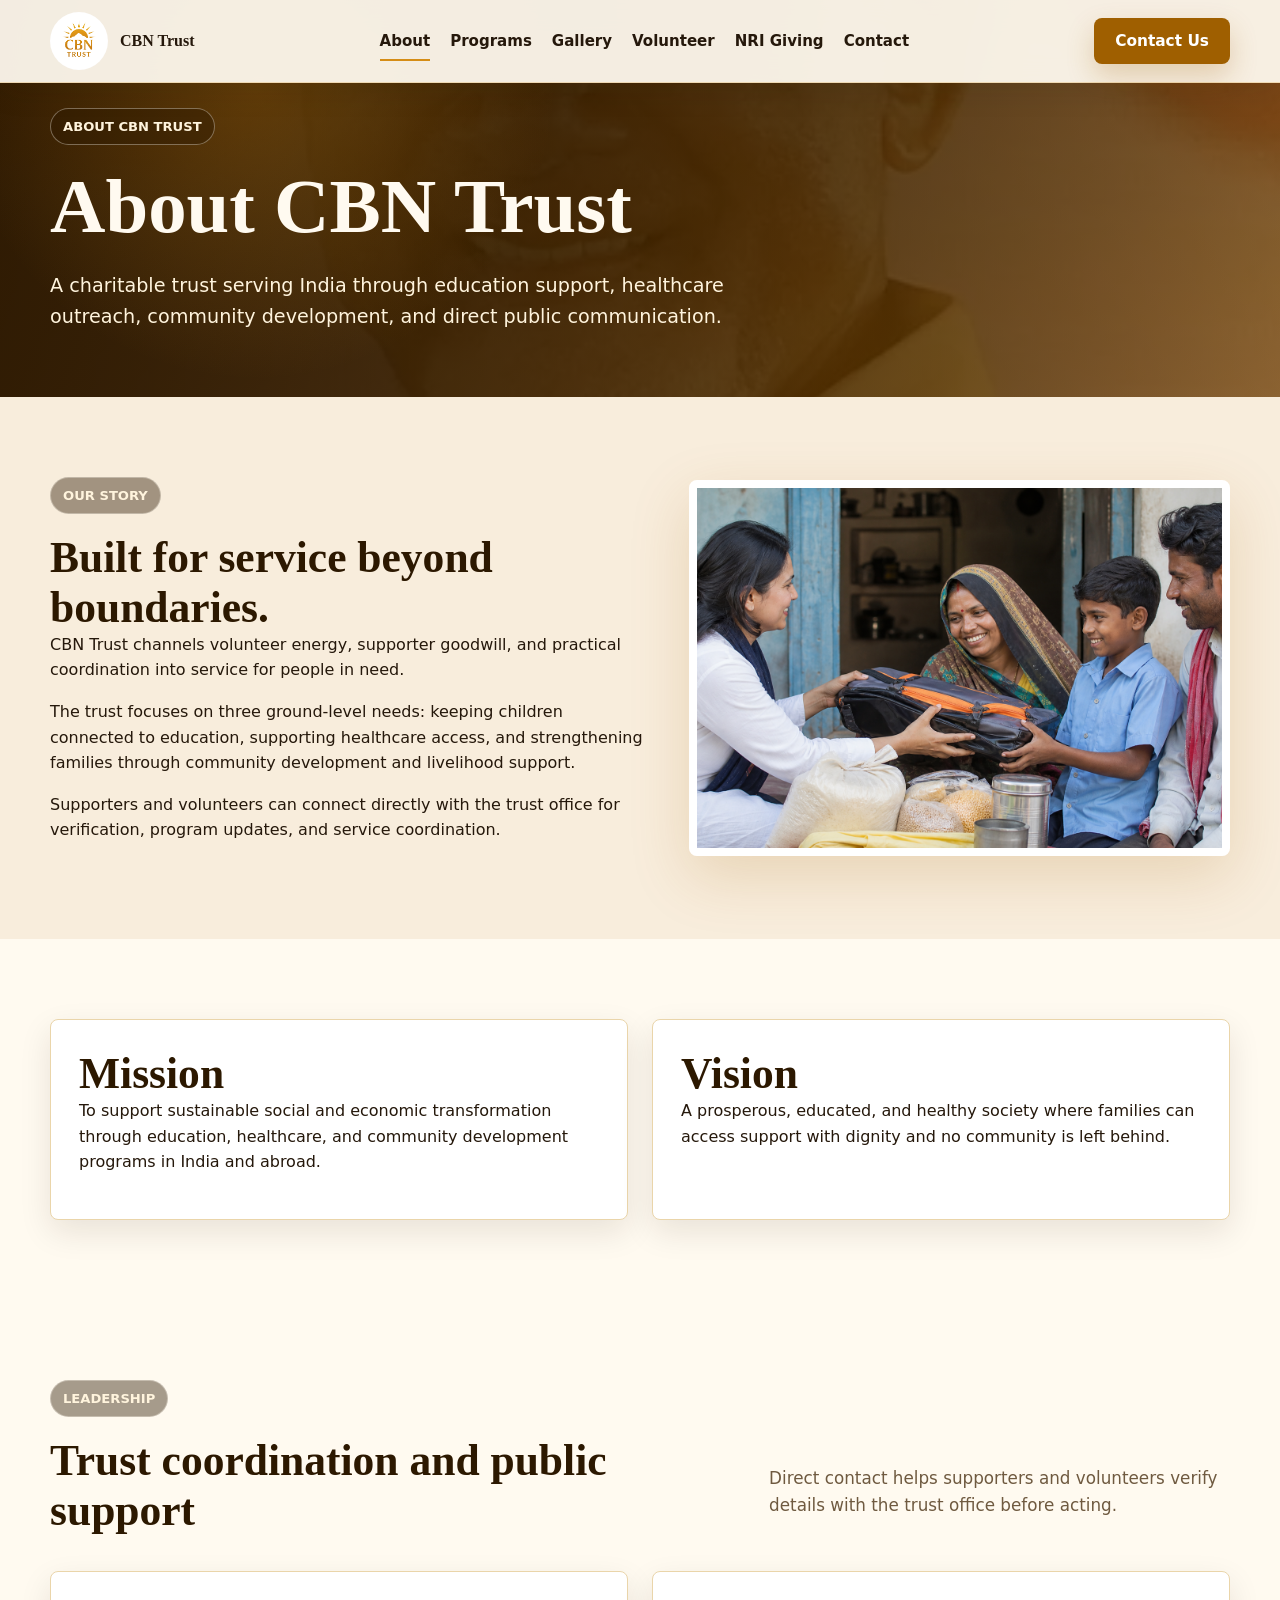
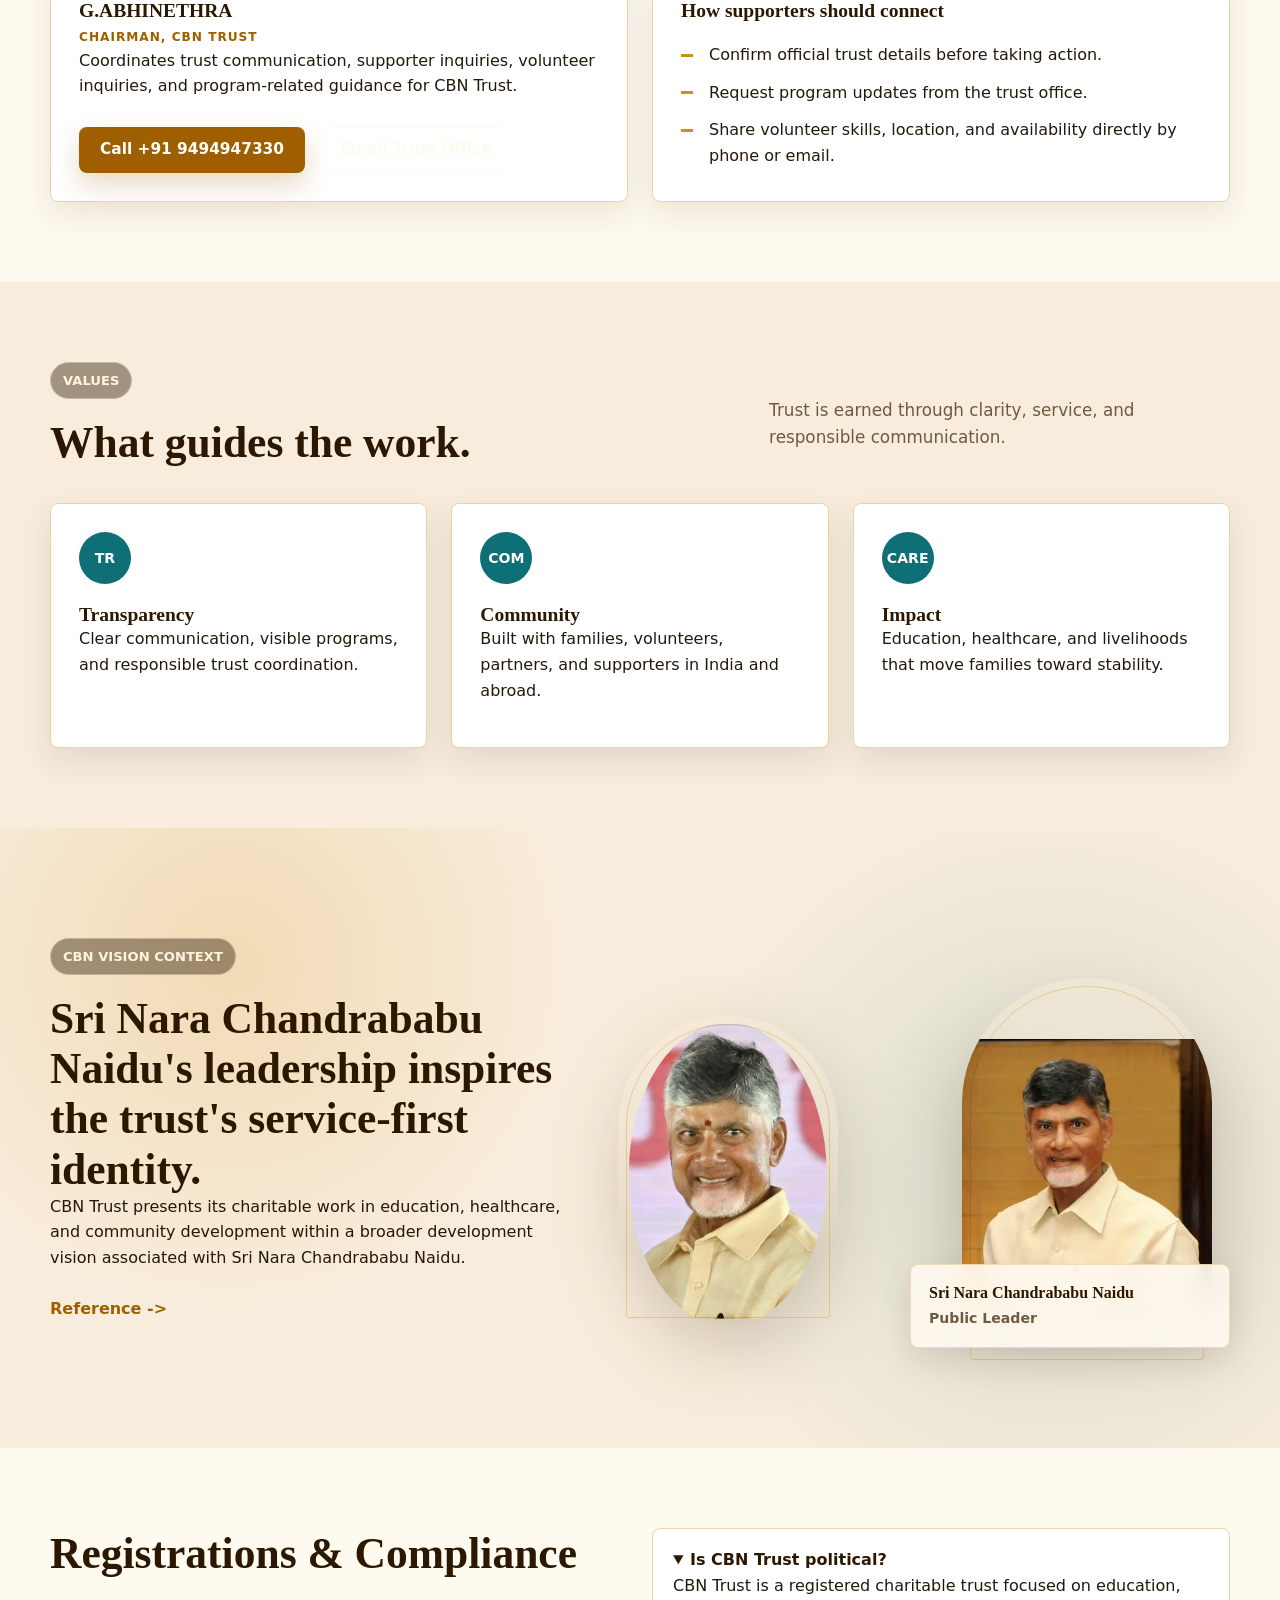
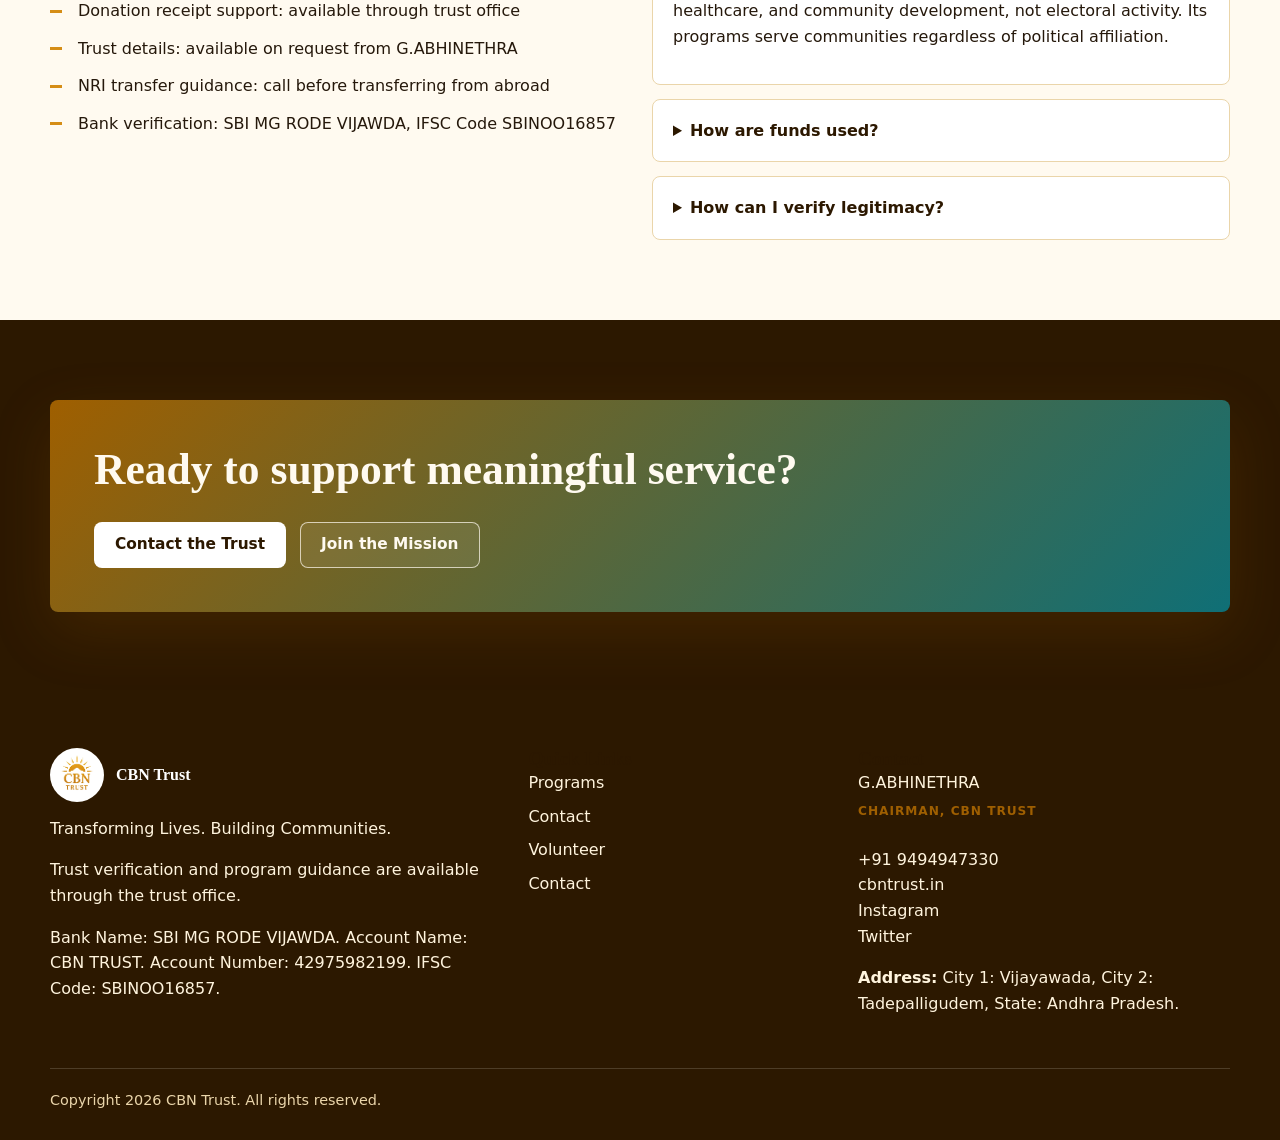
==== commit 7ca13fb7: "Reduce donation prompts across site" ====
--- a/about.html
+++ b/about.html
@@ -21,7 +21,7 @@
 <link href="css/variables.css" rel="stylesheet"/>
 <link href="css/global.css" rel="stylesheet"/>
 <script type="application/ld+json">
-   {"@context":"https://schema.org","@type":"NGO","name":"CBN Trust","description":"CBN Trust supports education, healthcare, community development, and donor coordination for people in India and abroad.","url":"https://cbntrust.org","logo":"https://cbntrust.org/assets/logo.png","areaServed":["India","Global"]}
+   {"@context":"https://schema.org","@type":"NGO","name":"CBN Trust","description":"CBN Trust supports education, healthcare, community development, and service coordination for people in India and abroad.","url":"https://cbntrust.org","logo":"https://cbntrust.org/assets/logo.png","areaServed":["India","Global"]}
   </script>
 </head>
 <body>
@@ -53,9 +53,7 @@
       Contact
      </a>
 </nav>
-<a aria-label="Donate now" class="button primary nav-cta" href="donate.html">
-     Donate Now
-    </a>
+<a aria-label="Contact CBN Trust" class="button primary nav-cta" href="contact.html">Contact Us</a>
 <button aria-expanded="false" aria-label="Open menu" class="menu-toggle" type="button">Menu</button>
 </div>
 </header>
@@ -65,9 +63,9 @@
       About CBN Trust
      </span>
 <h1>About CBN Trust</h1>
-<p>A charitable trust serving India through education support, healthcare outreach, community development, and direct donor coordination.</p>
-</div>
-</section><section class="section alt about-story"><div class="container split"><div class="reveal"><span class="eyebrow">Our Story</span><h2>Built for service beyond boundaries.</h2><p>CBN Trust channels donor generosity, volunteer energy, and practical coordination into service for people in need.</p><p>The trust focuses on three ground-level needs: keeping children connected to education, supporting healthcare access, and strengthening families through community development and livelihood support.</p><p>Donors and volunteers can connect directly with the trust office for donation verification, receipts, and program updates.</p></div><div class="media-frame reveal"><img alt="Family receiving education and household support" decoding="async" loading="lazy" src="assets/images/family-support.png"/></div></div></section><section class="section"><div class="container grid two"><article class="card reveal"><h2>Mission</h2><p>To support sustainable social and economic transformation through education, healthcare, and community development programs in India and abroad.</p></article><article class="card reveal"><h2>Vision</h2><p>A prosperous, educated, and healthy society where families can access support with dignity and no community is left behind.</p></article></div></section><section class="section"><div class="container"><div class="section-head reveal"><div><span class="eyebrow">Leadership</span><h2>Trust coordination and donor support</h2></div><p>Direct contact helps donors and volunteers verify details with the trust office before acting.</p></div><div class="grid two"><article class="card reveal"><h3>G.ABHINETHRA</h3><span class="designation">CHAIRMAN, CBN TRUST</span><p>Coordinates trust communication, donor support, volunteer inquiries, and program-related guidance for CBN Trust.</p><div class="cta-row contact-actions"><a class="button primary" href="tel:+919494947330">Call +91 9494947330</a><a class="button secondary" href="mailto:cbntrust.in?subject=CBN%20Trust%20Inquiry">Email Trust Office</a></div></article><article class="card reveal"><h3>How supporters should connect</h3><ul class="list-check"><li>Confirm donation bank details before transfer.</li><li>Request receipts and program updates from the trust office.</li><li>Share volunteer skills, location, and availability directly by phone or email.</li></ul></article></div></div></section><section class="section alt">
+<p>A charitable trust serving India through education support, healthcare outreach, community development, and direct public communication.</p>
+</div>
+</section><section class="section alt about-story"><div class="container split"><div class="reveal"><span class="eyebrow">Our Story</span><h2>Built for service beyond boundaries.</h2><p>CBN Trust channels volunteer energy, supporter goodwill, and practical coordination into service for people in need.</p><p>The trust focuses on three ground-level needs: keeping children connected to education, supporting healthcare access, and strengthening families through community development and livelihood support.</p><p>Supporters and volunteers can connect directly with the trust office for verification, program updates, and service coordination.</p></div><div class="media-frame reveal"><img alt="Family receiving education and household support" decoding="async" loading="lazy" src="assets/images/family-support.png"/></div></div></section><section class="section"><div class="container grid two"><article class="card reveal"><h2>Mission</h2><p>To support sustainable social and economic transformation through education, healthcare, and community development programs in India and abroad.</p></article><article class="card reveal"><h2>Vision</h2><p>A prosperous, educated, and healthy society where families can access support with dignity and no community is left behind.</p></article></div></section><section class="section"><div class="container"><div class="section-head reveal"><div><span class="eyebrow">Leadership</span><h2>Trust coordination and public support</h2></div><p>Direct contact helps supporters and volunteers verify details with the trust office before acting.</p></div><div class="grid two"><article class="card reveal"><h3>G.ABHINETHRA</h3><span class="designation">CHAIRMAN, CBN TRUST</span><p>Coordinates trust communication, supporter inquiries, volunteer inquiries, and program-related guidance for CBN Trust.</p><div class="cta-row contact-actions"><a class="button primary" href="tel:+919494947330">Call +91 9494947330</a><a class="button secondary" href="mailto:cbntrust.in?subject=CBN%20Trust%20Inquiry">Email Trust Office</a></div></article><article class="card reveal"><h3>How supporters should connect</h3><ul class="list-check"><li>Confirm official trust details before taking action.</li><li>Request program updates from the trust office.</li><li>Share volunteer skills, location, and availability directly by phone or email.</li></ul></article></div></div></section><section class="section alt">
 <div class="container">
 <div class="section-head reveal">
 <div>
@@ -89,7 +87,7 @@
         Transparency
        </h3>
 <p>
-        Clear use of funds, visible programs, and direct donor communication through the trust office.
+        Clear communication, visible programs, and responsible trust coordination.
        </p>
 </article>
 <article class="card reveal">
@@ -159,7 +157,7 @@
         Trust details: available on request from G.ABHINETHRA
        </li>
 <li>
-        NRI donation guidance: call before transferring from abroad
+        NRI transfer guidance: call before transferring from abroad
        </li>
 <li>
         Bank verification: SBI MG RODE VIJAWDA, IFSC Code SBINOO16857
@@ -199,8 +197,8 @@
       Ready to support meaningful service?
      </h2>
 <div class="cta-row">
-<a class="button light" href="donate.html">
-       Donate to Serve People
+<a class="button light" href="contact.html">
+       Contact the Trust
       </a>
 <a class="button secondary" href="volunteer.html">
        Join the Mission
@@ -221,7 +219,7 @@
       Transforming Lives. Building Communities.
      </p>
 <p>
-      Donation receipts available through trust office. International giving guidance available by phone.
+      Trust verification and program guidance are available through the trust office.
      </p>
 <p>
       Bank Name: SBI MG RODE VIJAWDA. Account Name: CBN TRUST. Account Number: 42975982199. IFSC Code: SBINOO16857.
@@ -235,9 +233,7 @@
 <a href="programs.html">
        Programs
       </a>
-<a href="donate.html">
-       Donate
-      </a>
+<a href="contact.html">Contact</a>
 <a href="volunteer.html">
        Volunteer
       </a>
@@ -250,9 +246,7 @@
 </div>
 <div class="container footer-bottom">Copyright 2026 CBN Trust. All rights reserved.</div>
 </footer>
-<a class="mobile-donate button primary" href="donate.html">
-   Donate Now
-  </a>
+<a class="mobile-donate button primary" href="contact.html">Contact Us</a>
 <script src="js/main.js">
 </script>
 </body>
@@ -262,3 +256,9 @@
 
 
 
+
+
+
+
+
+
--- a/css/global.css
+++ b/css/global.css
@@ -376,6 +376,89 @@
   margin-top: 24px;
 }
 
+.cbn-home-hero {
+  min-height: 92vh;
+  background:
+    linear-gradient(180deg, rgba(44, 24, 0, 0.92), rgba(44, 24, 0, 0.72)),
+    url('../assets/images/cbn-brand-image.webp') center/cover;
+}
+
+.hero-feature {
+  display: grid;
+  grid-template-columns: 1fr;
+  gap: 30px;
+  align-items: center;
+  justify-items: center;
+  padding-top: 20px;
+  text-align: center;
+}
+
+.hero-feature .hero-copy {
+  width: min(920px, 100%);
+  margin-top: 0;
+}
+
+.hero-centered-copy {
+  margin-right: auto;
+  margin-left: auto;
+  text-align: center;
+}
+
+.hero-feature .cta-row {
+  justify-content: center;
+}
+
+.hero-cbn-photo {
+  position: relative;
+  overflow: hidden;
+  margin: 0;
+  width: min(680px, 100%);
+  border: 1px solid rgba(255, 250, 240, 0.28);
+  border-radius: var(--radius);
+  background: linear-gradient(180deg, #fff, #f7f1e7);
+  box-shadow: 0 28px 54px rgba(0, 0, 0, 0.28);
+}
+
+.hero-cbn-photo img {
+  width: 100%;
+  height: clamp(340px, 46vh, 520px);
+  min-height: 0;
+  max-height: none;
+  object-fit: contain;
+  object-position: center top;
+  padding: 18px 18px 104px;
+}
+
+.hero-cbn-photo figcaption {
+  position: absolute;
+  right: 18px;
+  bottom: 18px;
+  left: 18px;
+  padding: 18px;
+  border: 1px solid rgba(255, 250, 240, 0.22);
+  border-radius: var(--radius);
+  color: #fffaf0;
+  background: rgba(44, 24, 0, 0.78);
+  backdrop-filter: blur(12px);
+}
+
+.hero-cbn-photo strong,
+.hero-cbn-photo span {
+  display: block;
+}
+
+.hero-cbn-photo strong {
+  font-family: var(--font-display);
+  font-size: 1.35rem;
+  line-height: 1.15;
+}
+
+.hero-cbn-photo span {
+  margin-top: 6px;
+  color: #fff4dd;
+  font-weight: 800;
+}
+
 .eyebrow {
   display: inline-flex;
   margin-bottom: 18px;
@@ -585,6 +668,111 @@
 
 .story-card div {
   padding: 24px;
+}
+
+.founder-inspiration {
+  background:
+    linear-gradient(180deg, #fffaf0, #fff4dd);
+}
+
+.founder-layout {
+  display: grid;
+  grid-template-columns: minmax(0, 1fr) minmax(300px, 0.42fr);
+  gap: 32px;
+  align-items: start;
+}
+
+.founder-article,
+.founder-photo-card {
+  border: 1px solid var(--color-border);
+  border-radius: var(--radius);
+  background: var(--color-surface);
+  box-shadow: var(--shadow-soft);
+}
+
+.founder-article {
+  padding: 36px;
+}
+
+.founder-article-wide {
+  width: min(980px, 100%);
+  margin: 0 auto;
+}
+
+.founder-lead {
+  color: var(--color-dark);
+  font-size: 1.18rem;
+  font-weight: 800;
+}
+
+.founder-photo-card {
+  overflow: hidden;
+}
+
+.founder-photo-card img {
+  width: 100%;
+  height: 360px;
+  object-fit: cover;
+  object-position: top center;
+  background: var(--color-surface-gold);
+}
+
+.founder-photo-card div {
+  padding: 24px;
+}
+
+.founder-photo-card .eyebrow {
+  color: #fff4dd;
+}
+
+.chairman-section {
+  background: #fff;
+}
+
+.chairman-modern-card {
+  display: grid;
+  justify-items: center;
+  width: min(860px, 100%);
+  margin: 0 auto;
+  padding: 36px;
+  border: 1px solid var(--color-border);
+  border-radius: var(--radius);
+  background:
+    linear-gradient(180deg, #fff, #fff8e8);
+  box-shadow: var(--shadow-primary);
+  text-align: center;
+}
+
+.chairman-modern-card > img {
+  width: min(280px, 100%);
+  height: 340px;
+  margin-bottom: 24px;
+  border: 10px solid #fff;
+  border-radius: var(--radius);
+  object-fit: cover;
+  object-position: top center;
+  background: var(--color-surface-gold);
+  box-shadow: var(--shadow-soft);
+}
+
+.chairman-modern-card > div {
+  width: min(680px, 100%);
+}
+
+.chairman-modern-card .eyebrow {
+  color: #fff4dd;
+}
+
+.chairman-modern-card h2 {
+  margin-bottom: 10px;
+}
+
+.chairman-modern-card h3 {
+  margin-top: 6px;
+}
+
+.chairman-modern-card .cta-row {
+  justify-content: center;
 }
 
 .trust-row {
@@ -1100,6 +1288,8 @@
 
   .section-head,
   .split,
+  .hero-feature,
+  .founder-layout,
   .cbn-showcase,
   .grid.three,
   .grid.two,
@@ -1159,6 +1349,30 @@
   .hero {
     min-height: 76vh;
     padding-top: 96px;
+  }
+
+  .cbn-home-hero {
+    min-height: auto;
+  }
+
+  .hero-feature {
+    gap: 28px;
+  }
+
+  .hero-cbn-photo img {
+    min-height: 360px;
+    max-height: 420px;
+  }
+
+  .hero-cbn-photo figcaption {
+    right: 12px;
+    bottom: 12px;
+    left: 12px;
+    padding: 14px;
+  }
+
+  .hero-cbn-photo strong {
+    font-size: 1.05rem;
   }
 
   .hero .container,
@@ -1234,6 +1448,18 @@
 
   .story-card img {
     height: 220px;
+  }
+
+  .founder-article {
+    padding: 24px;
+  }
+
+  .founder-lead {
+    font-size: 1.02rem;
+  }
+
+  .founder-photo-card img {
+    height: 300px;
   }
 
   .chairman-profile {
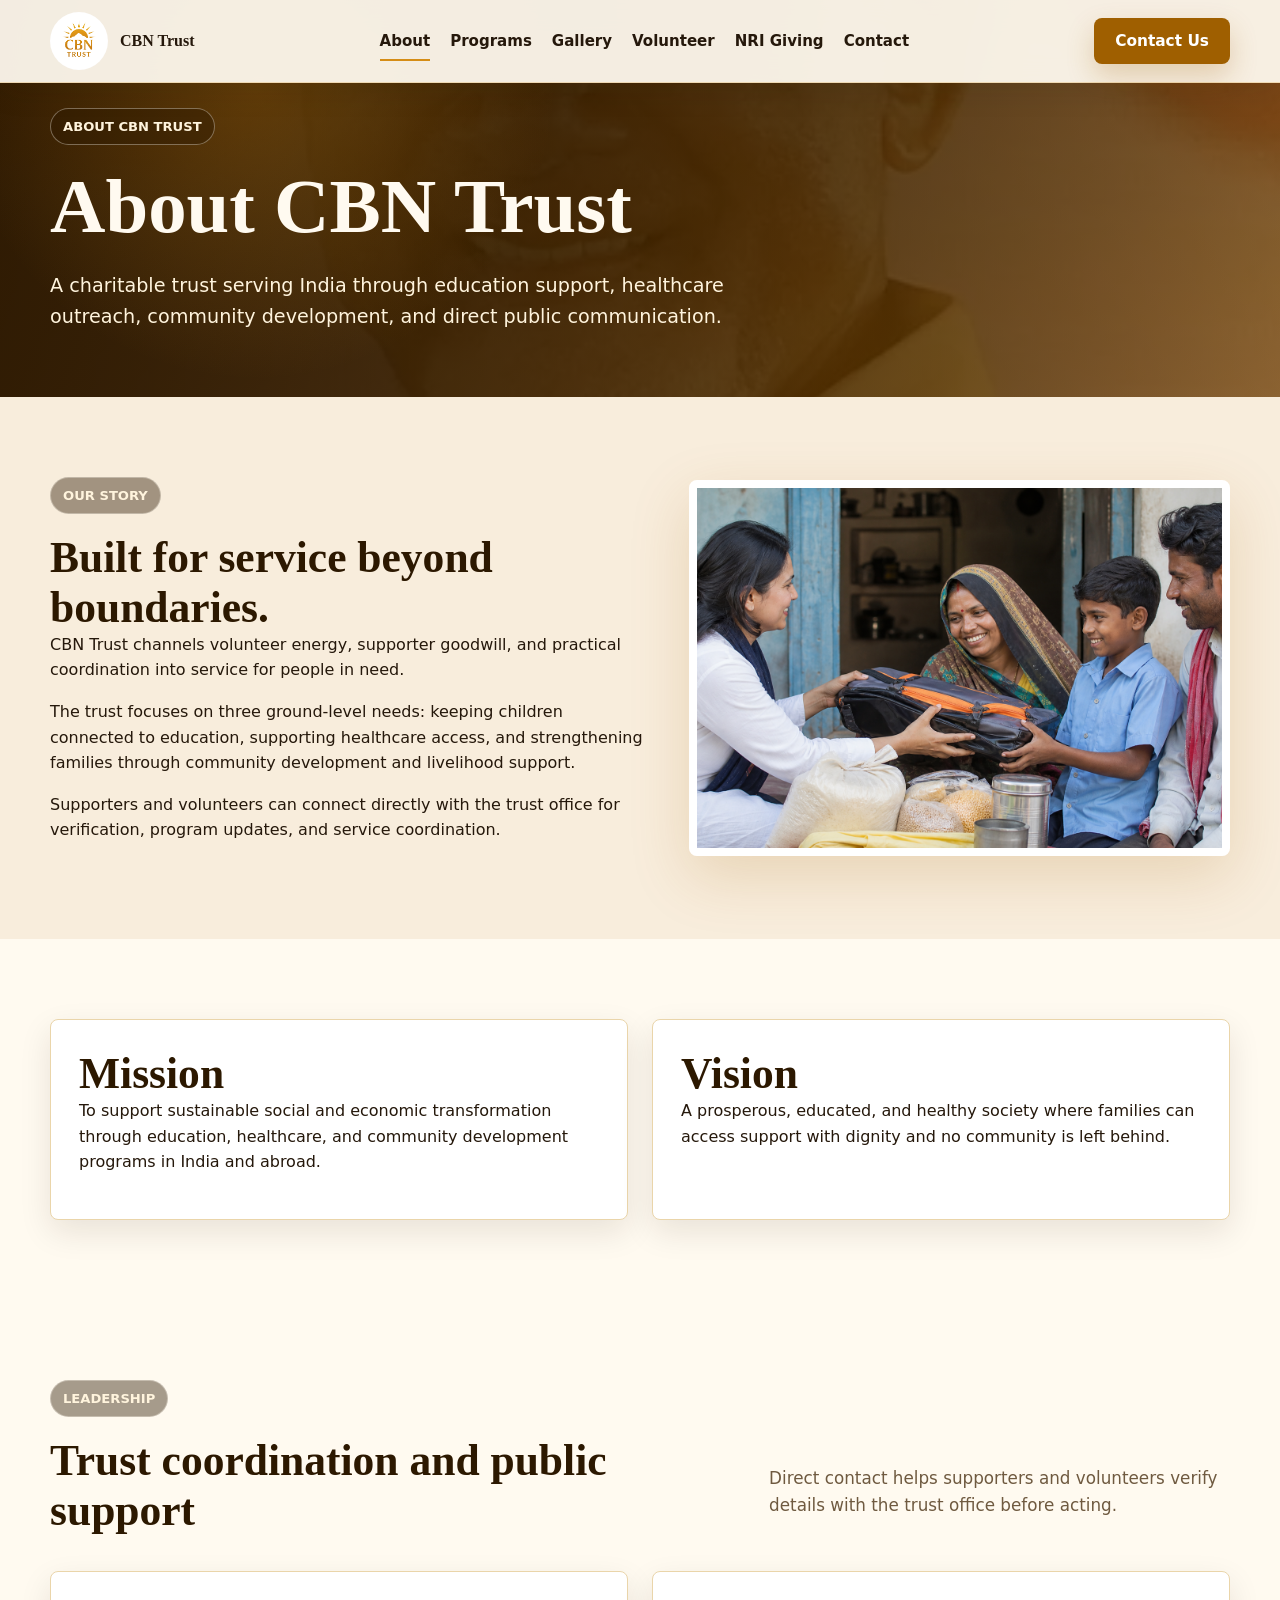
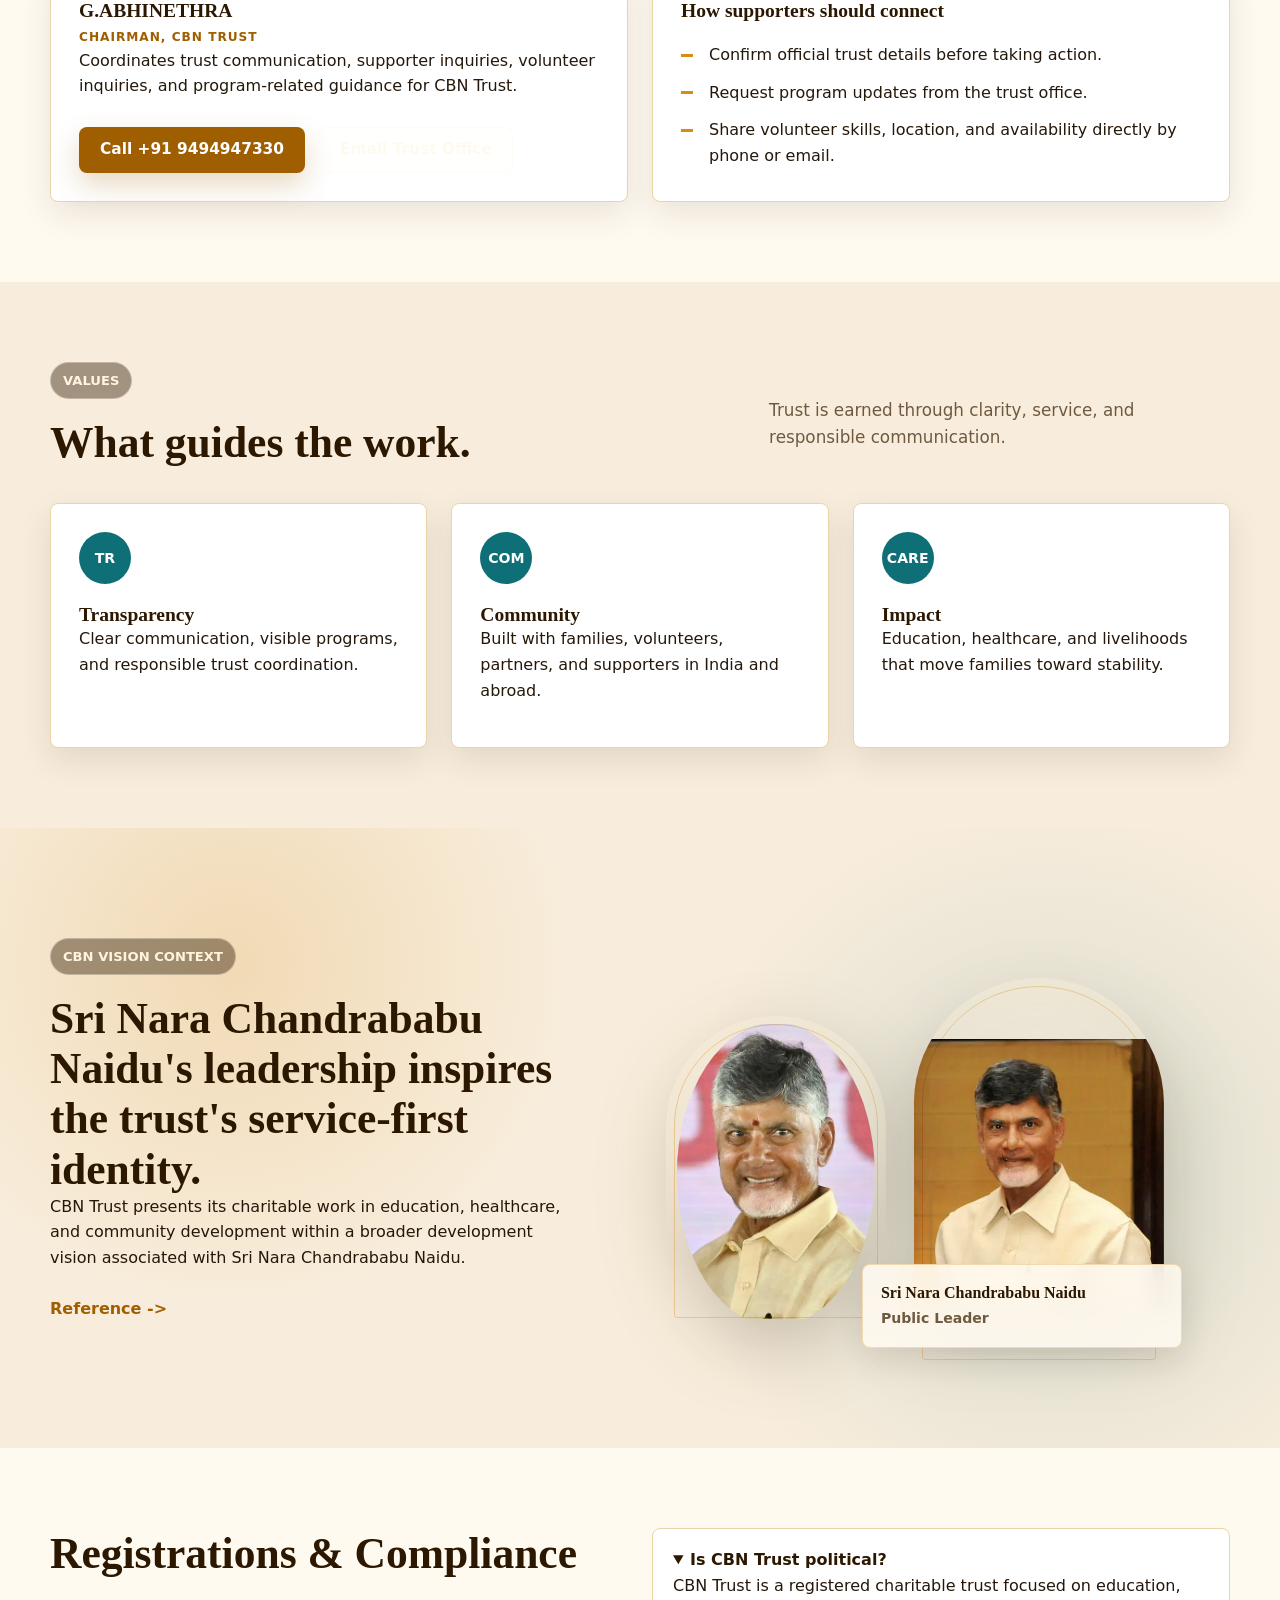
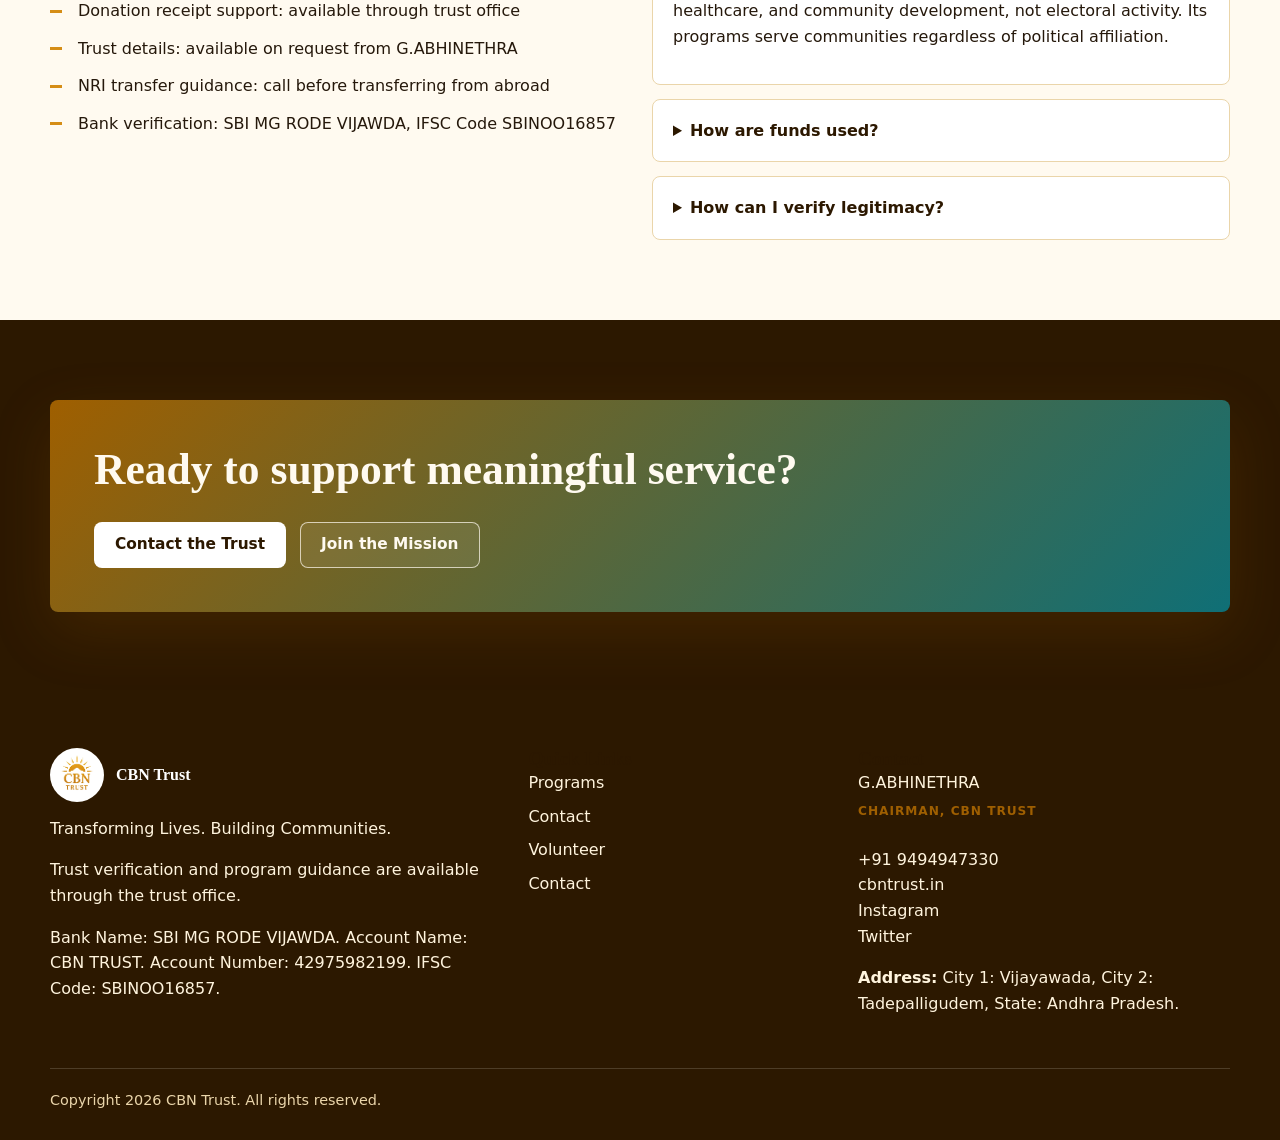
==== commit 2d559ef2: "Bust cached styles after portrait update" ====
--- a/about.html
+++ b/about.html
@@ -19,7 +19,7 @@
 <meta content="assets/og-image.jpg" name="twitter:image"/>
 <link href="../external/css2__9d5d51e5dbc681a1.css" rel="stylesheet"/>
 <link href="css/variables.css" rel="stylesheet"/>
-<link href="css/global.css" rel="stylesheet"/>
+<link href="css/global.css?v=20260713-1" rel="stylesheet"/>
 <script type="application/ld+json">
    {"@context":"https://schema.org","@type":"NGO","name":"CBN Trust","description":"CBN Trust supports education, healthcare, community development, and service coordination for people in India and abroad.","url":"https://cbntrust.org","logo":"https://cbntrust.org/assets/logo.png","areaServed":["India","Global"]}
   </script>
@@ -261,4 +261,3 @@
 
 
 
-
--- a/css/global.css
+++ b/css/global.css
@@ -166,6 +166,18 @@
 img {
   display: block;
   max-width: 100%;
+}
+
+.visually-hidden {
+  position: absolute !important;
+  width: 1px !important;
+  height: 1px !important;
+  padding: 0 !important;
+  margin: -1px !important;
+  overflow: hidden !important;
+  clip: rect(0, 0, 0, 0) !important;
+  white-space: nowrap !important;
+  border: 0 !important;
 }
 
 a {
@@ -377,7 +389,7 @@
 }
 
 .cbn-home-hero {
-  min-height: 92vh;
+  min-height: 100vh;
   background:
     linear-gradient(180deg, rgba(44, 24, 0, 0.92), rgba(44, 24, 0, 0.72)),
     url('../assets/images/cbn-brand-image.webp') center/cover;
@@ -386,7 +398,7 @@
 .hero-feature {
   display: grid;
   grid-template-columns: 1fr;
-  gap: 30px;
+  gap: 22px;
   align-items: center;
   justify-items: center;
   padding-top: 20px;
@@ -394,8 +406,12 @@
 }
 
 .hero-feature .hero-copy {
-  width: min(920px, 100%);
+  width: min(760px, 100%);
   margin-top: 0;
+}
+
+.hero-feature .hero-copy p {
+  font-size: 1.05rem;
 }
 
 .hero-centered-copy {
@@ -412,7 +428,10 @@
   position: relative;
   overflow: hidden;
   margin: 0;
-  width: min(680px, 100%);
+  display: grid;
+  justify-items: center;
+  width: min(560px, 100%);
+  padding: 16px;
   border: 1px solid rgba(255, 250, 240, 0.28);
   border-radius: var(--radius);
   background: linear-gradient(180deg, #fff, #f7f1e7);
@@ -420,21 +439,17 @@
 }
 
 .hero-cbn-photo img {
-  width: 100%;
-  height: clamp(340px, 46vh, 520px);
-  min-height: 0;
-  max-height: none;
+  width: min(290px, 100%);
+  height: auto;
   object-fit: contain;
   object-position: center top;
-  padding: 18px 18px 104px;
+  border-radius: 2px;
 }
 
 .hero-cbn-photo figcaption {
-  position: absolute;
-  right: 18px;
-  bottom: 18px;
-  left: 18px;
-  padding: 18px;
+  width: 100%;
+  margin-top: 14px;
+  padding: 16px;
   border: 1px solid rgba(255, 250, 240, 0.22);
   border-radius: var(--radius);
   color: #fffaf0;
@@ -449,12 +464,12 @@
 
 .hero-cbn-photo strong {
   font-family: var(--font-display);
-  font-size: 1.35rem;
+  font-size: 1.2rem;
   line-height: 1.15;
 }
 
 .hero-cbn-photo span {
-  margin-top: 6px;
+  margin-top: 4px;
   color: #fff4dd;
   font-weight: 800;
 }
@@ -564,9 +579,9 @@
 
 .chairman-profile img {
   width: 150px;
-  height: 180px;
+  height: auto;
   border-radius: var(--radius);
-  object-fit: cover;
+  object-fit: contain;
   object-position: top center;
   background: var(--color-surface-gold);
 }
@@ -732,9 +747,9 @@
 .chairman-modern-card {
   display: grid;
   justify-items: center;
-  width: min(860px, 100%);
+  width: min(720px, 100%);
   margin: 0 auto;
-  padding: 36px;
+  padding: 30px;
   border: 1px solid var(--color-border);
   border-radius: var(--radius);
   background:
@@ -745,11 +760,11 @@
 
 .chairman-modern-card > img {
   width: min(280px, 100%);
-  height: 340px;
-  margin-bottom: 24px;
-  border: 10px solid #fff;
+  height: auto;
+  margin-bottom: 20px;
+  border: 8px solid #fff;
   border-radius: var(--radius);
-  object-fit: cover;
+  object-fit: contain;
   object-position: top center;
   background: var(--color-surface-gold);
   box-shadow: var(--shadow-soft);
@@ -865,6 +880,8 @@
 
 .cbn-portraits {
   min-height: 460px;
+  width: min(520px, 100%);
+  margin: 0 auto;
 }
 
 .cbn-cutout {
@@ -1353,21 +1370,20 @@
 
   .cbn-home-hero {
     min-height: auto;
+    padding-top: 26px;
+    padding-bottom: 42px;
   }
 
   .hero-feature {
-    gap: 28px;
+    gap: 22px;
   }
 
   .hero-cbn-photo img {
-    min-height: 360px;
-    max-height: 420px;
+    width: min(240px, 76vw);
+    height: auto;
   }
 
   .hero-cbn-photo figcaption {
-    right: 12px;
-    bottom: 12px;
-    left: 12px;
     padding: 14px;
   }
 
@@ -1462,6 +1478,16 @@
     height: 300px;
   }
 
+  .chairman-modern-card {
+    padding: 24px 18px;
+  }
+
+  .chairman-modern-card > img {
+    width: min(230px, 78vw);
+    height: auto;
+    margin-bottom: 18px;
+  }
+
   .chairman-profile {
     grid-template-columns: 1fr;
     text-align: left;
@@ -1469,7 +1495,7 @@
 
   .chairman-profile img {
     width: min(100%, 220px);
-    height: 260px;
+    height: auto;
     margin: 0 auto;
   }
 
@@ -1543,3 +1569,33 @@
   }
 }
 
+@media (max-width: 360px) {
+  .brand {
+    gap: 8px;
+  }
+
+  .brand img {
+    width: 42px;
+    height: 42px;
+  }
+
+  .brand span {
+    font-size: 0.84rem;
+  }
+
+  .menu-toggle {
+    width: 68px !important;
+    min-width: 68px;
+    padding-right: 8px;
+    padding-left: 8px;
+  }
+
+  .hero-cbn-photo {
+    padding: 12px;
+  }
+
+  .hero-cbn-photo img {
+    width: min(220px, 74vw);
+    height: auto;
+  }
+}
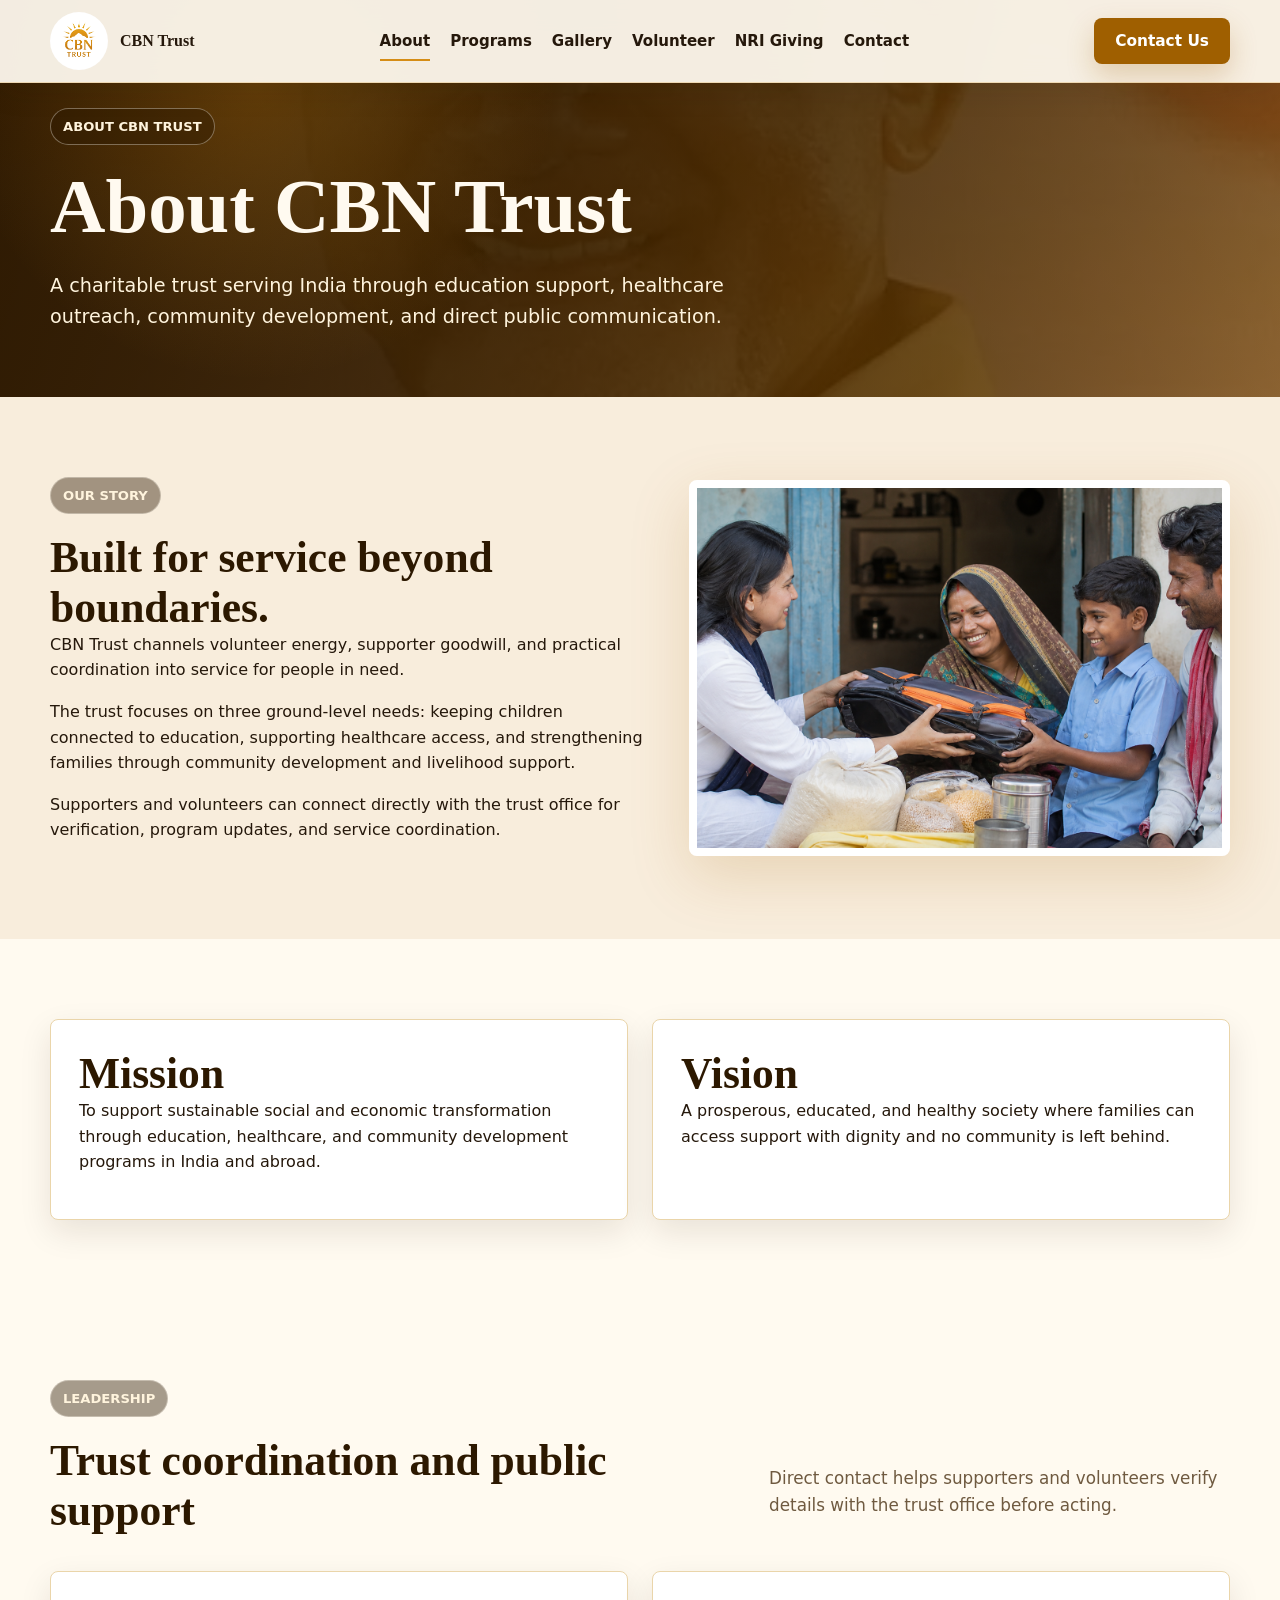
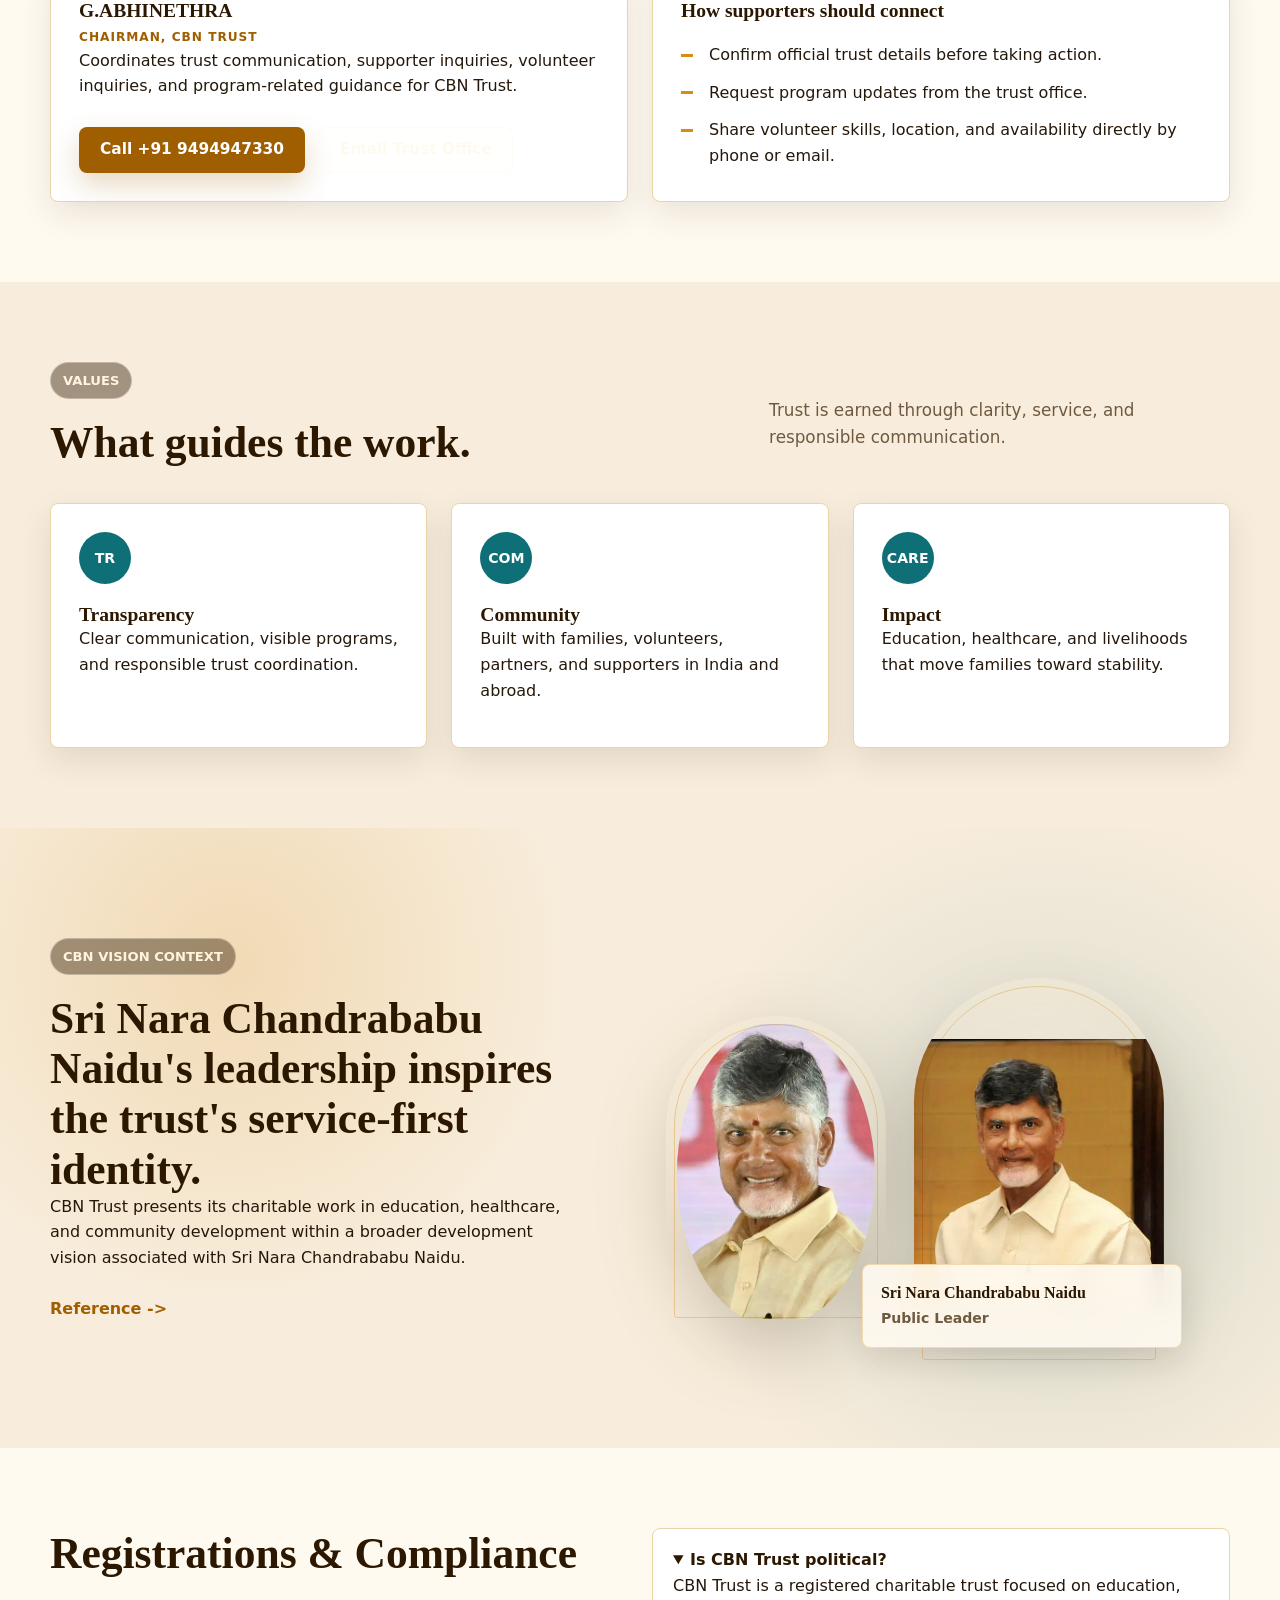
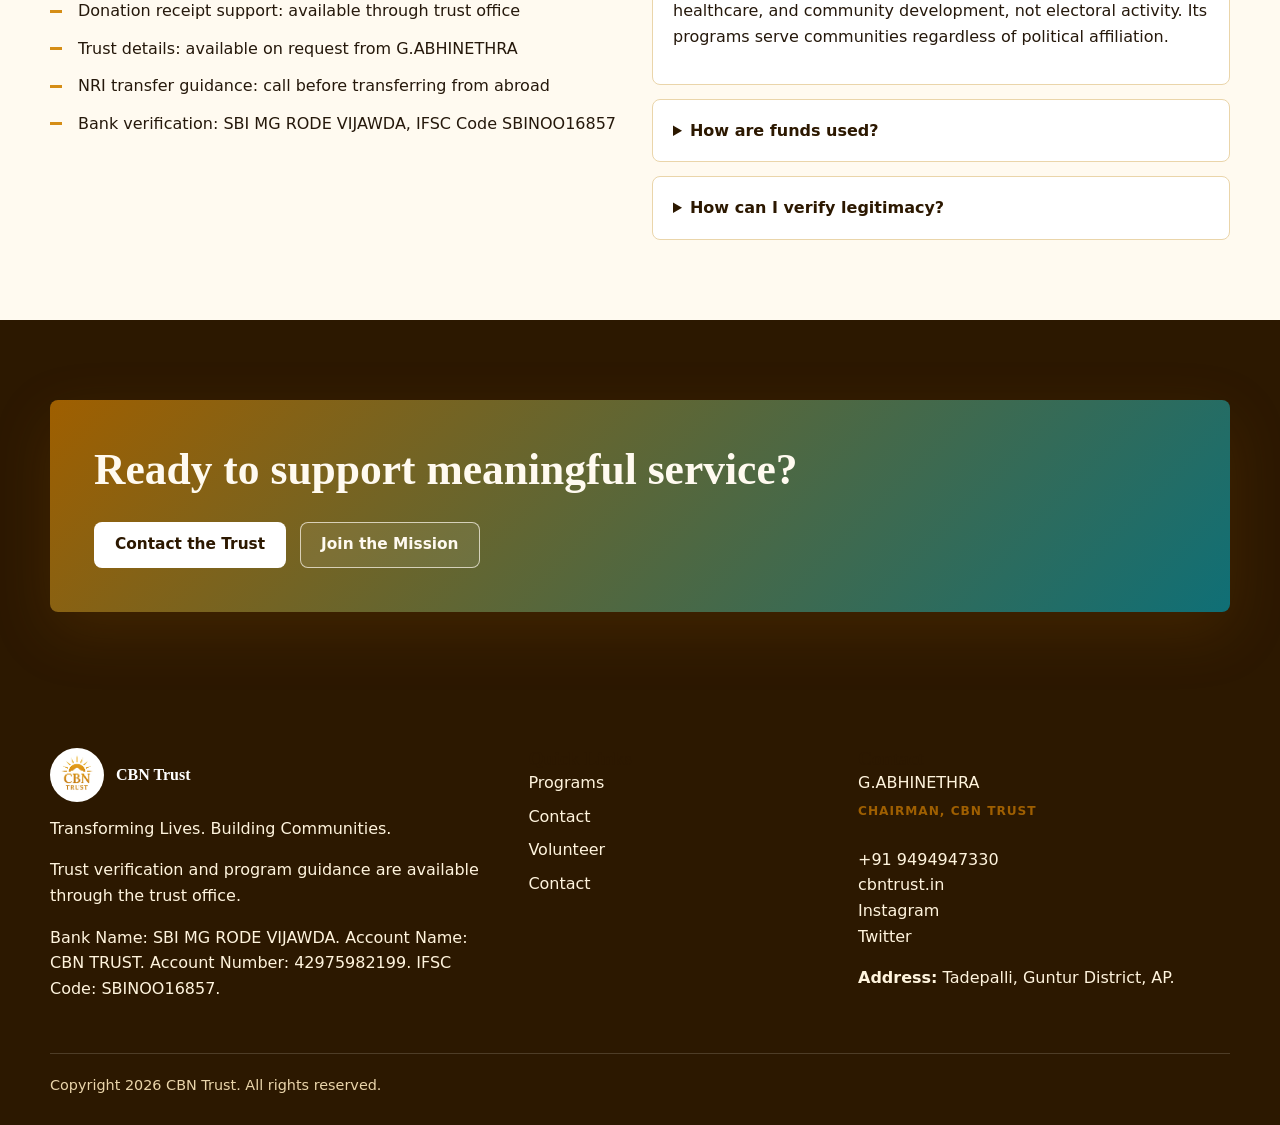
==== commit 2340b9b6: "Remove portrait card background and update address" ====
--- a/about.html
+++ b/about.html
@@ -19,7 +19,7 @@
 <meta content="assets/og-image.jpg" name="twitter:image"/>
 <link href="../external/css2__9d5d51e5dbc681a1.css" rel="stylesheet"/>
 <link href="css/variables.css" rel="stylesheet"/>
-<link href="css/global.css?v=20260713-1" rel="stylesheet"/>
+<link href="css/global.css?v=20260713-2" rel="stylesheet"/>
 <script type="application/ld+json">
    {"@context":"https://schema.org","@type":"NGO","name":"CBN Trust","description":"CBN Trust supports education, healthcare, community development, and service coordination for people in India and abroad.","url":"https://cbntrust.org","logo":"https://cbntrust.org/assets/logo.png","areaServed":["India","Global"]}
   </script>
@@ -242,7 +242,7 @@
       </a>
 </div>
 </div>
-<div><h3>Contact</h3><p>G.ABHINETHRA<br/><span class="designation">CHAIRMAN, CBN TRUST</span><br/>+91 9494947330<br/><a href="mailto:cbntrust.in">cbntrust.in</a><br/><a href="https://instagram.com/cbntrust12625" rel="noopener" target="_blank">Instagram</a><br/><a href="https://x.com/cbntrust" rel="noopener" target="_blank">Twitter</a></p><p class="address-line"><strong>Address:</strong> City 1: Vijayawada, City 2: <a href="https://en.wikipedia.org/wiki/Tadepalligudem" rel="noopener" target="_blank">Tadepalligudem</a>, State: Andhra Pradesh.</p></div>
+<div><h3>Contact</h3><p>G.ABHINETHRA<br/><span class="designation">CHAIRMAN, CBN TRUST</span><br/>+91 9494947330<br/><a href="mailto:cbntrust.in">cbntrust.in</a><br/><a href="https://instagram.com/cbntrust12625" rel="noopener" target="_blank">Instagram</a><br/><a href="https://x.com/cbntrust" rel="noopener" target="_blank">Twitter</a></p><p class="address-line"><strong>Address:</strong> Tadepalli, Guntur District, AP.</p></div>
 </div>
 <div class="container footer-bottom">Copyright 2026 CBN Trust. All rights reserved.</div>
 </footer>
@@ -260,4 +260,3 @@
 
 
 
-
--- a/css/global.css
+++ b/css/global.css
@@ -426,16 +426,15 @@
 
 .hero-cbn-photo {
   position: relative;
-  overflow: hidden;
+  overflow: visible;
   margin: 0;
   display: grid;
   justify-items: center;
   width: min(560px, 100%);
-  padding: 16px;
-  border: 1px solid rgba(255, 250, 240, 0.28);
-  border-radius: var(--radius);
-  background: linear-gradient(180deg, #fff, #f7f1e7);
-  box-shadow: 0 28px 54px rgba(0, 0, 0, 0.28);
+  padding: 0;
+  border: 0;
+  background: transparent;
+  box-shadow: none;
 }
 
 .hero-cbn-photo img {
@@ -443,7 +442,8 @@
   height: auto;
   object-fit: contain;
   object-position: center top;
-  border-radius: 2px;
+  border-radius: var(--radius);
+  box-shadow: 0 22px 44px rgba(0, 0, 0, 0.26);
 }
 
 .hero-cbn-photo figcaption {
@@ -1591,7 +1591,7 @@
   }
 
   .hero-cbn-photo {
-    padding: 12px;
+    padding: 0;
   }
 
   .hero-cbn-photo img {
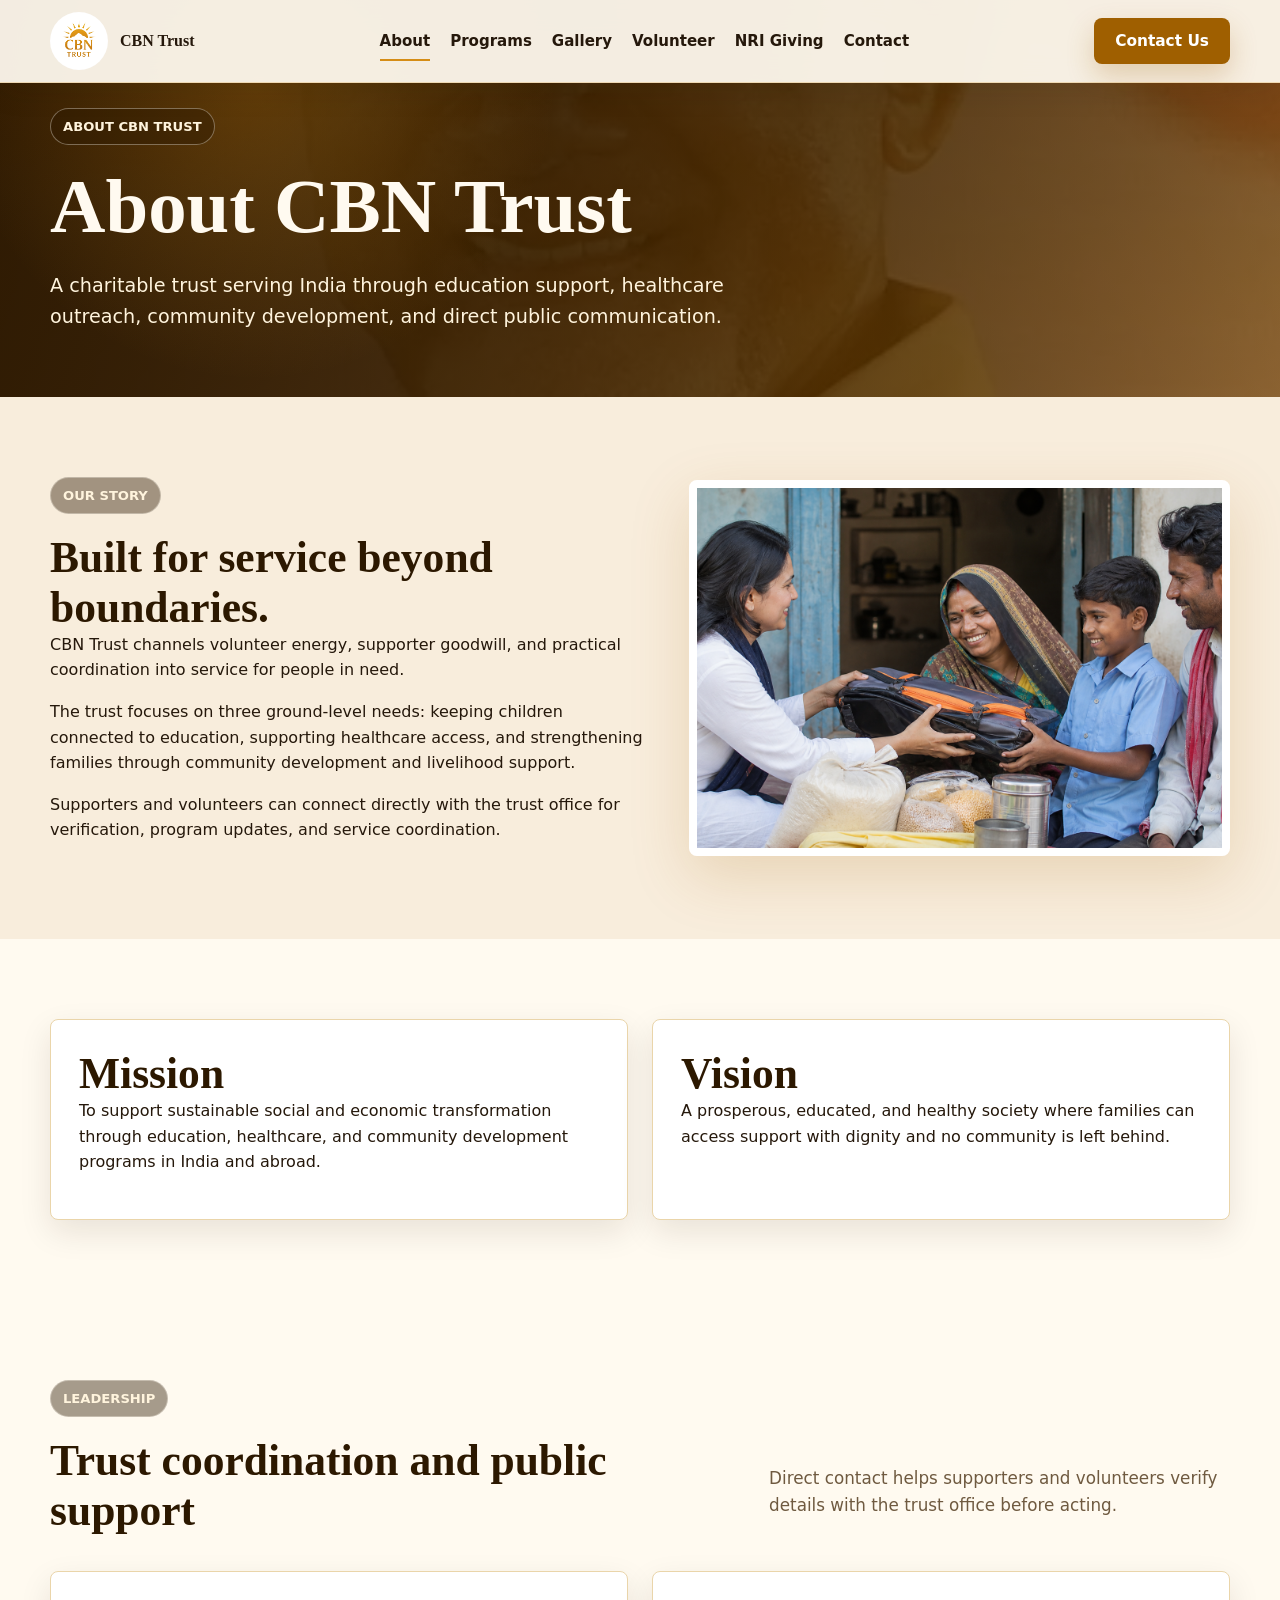
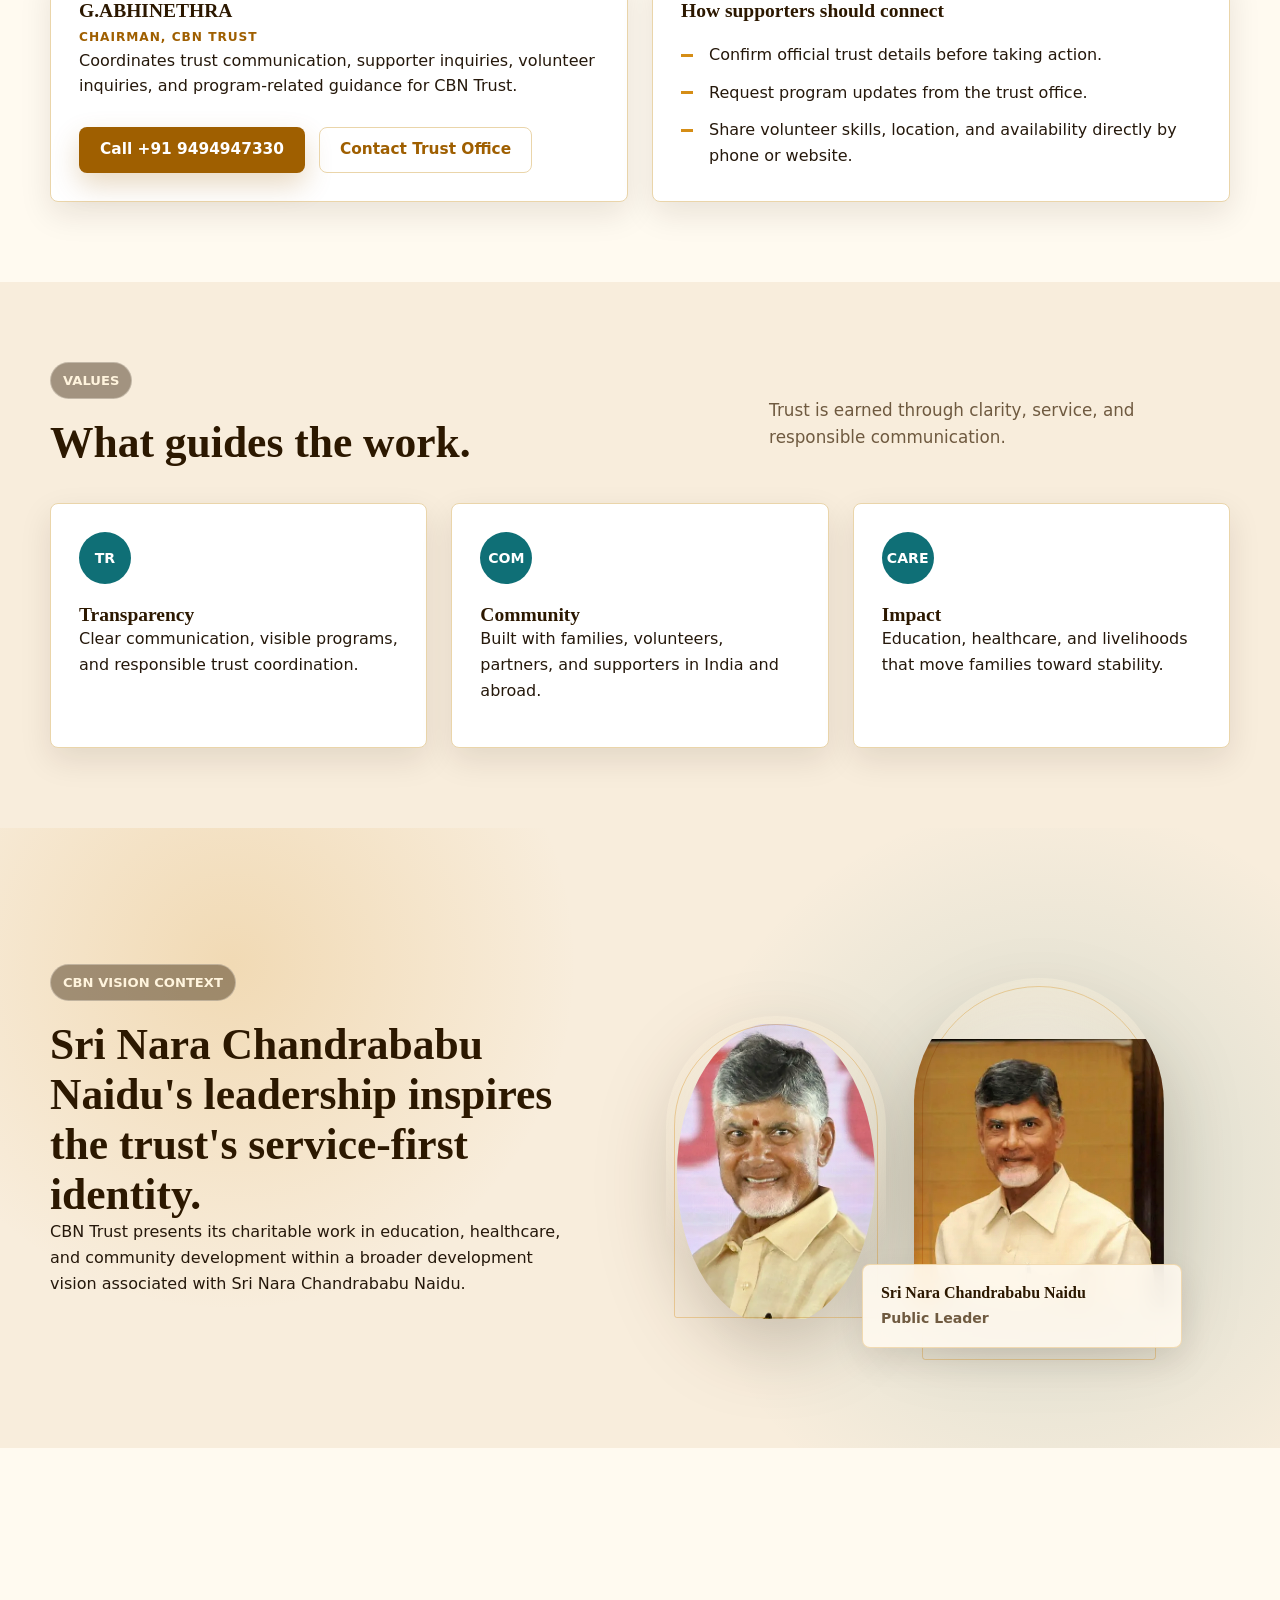
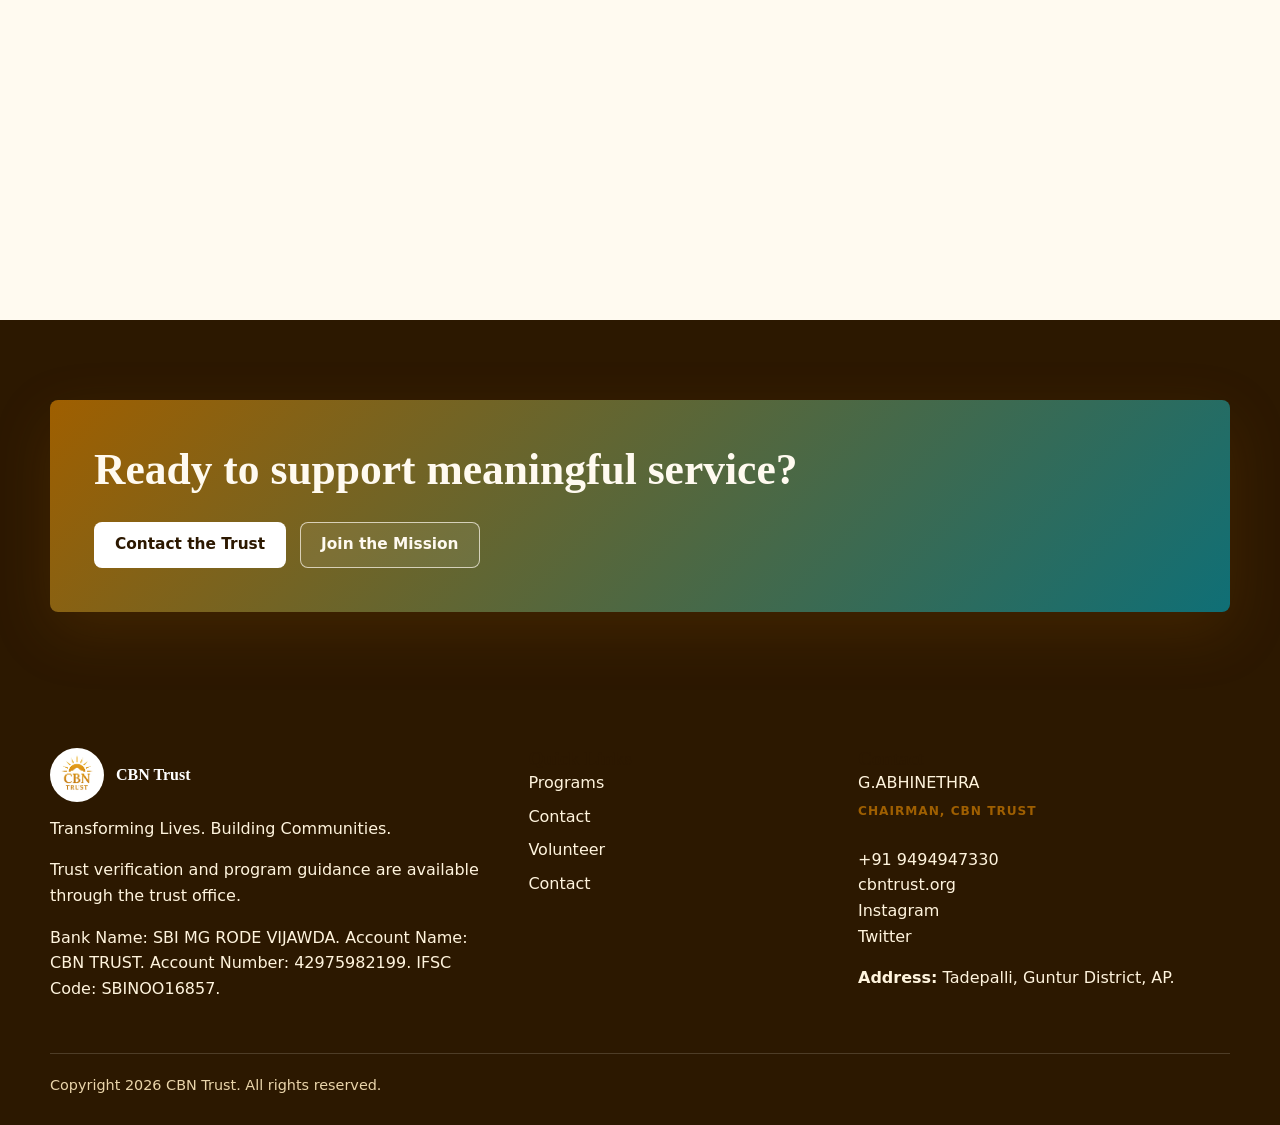
==== commit 32770ab4: "Improve contact details and remove reference links" ====
--- a/about.html
+++ b/about.html
@@ -19,7 +19,7 @@
 <meta content="assets/og-image.jpg" name="twitter:image"/>
 <link href="../external/css2__9d5d51e5dbc681a1.css" rel="stylesheet"/>
 <link href="css/variables.css" rel="stylesheet"/>
-<link href="css/global.css?v=20260713-2" rel="stylesheet"/>
+<link href="css/global.css?v=20260713-3" rel="stylesheet"/>
 <script type="application/ld+json">
    {"@context":"https://schema.org","@type":"NGO","name":"CBN Trust","description":"CBN Trust supports education, healthcare, community development, and service coordination for people in India and abroad.","url":"https://cbntrust.org","logo":"https://cbntrust.org/assets/logo.png","areaServed":["India","Global"]}
   </script>
@@ -65,7 +65,7 @@
 <h1>About CBN Trust</h1>
 <p>A charitable trust serving India through education support, healthcare outreach, community development, and direct public communication.</p>
 </div>
-</section><section class="section alt about-story"><div class="container split"><div class="reveal"><span class="eyebrow">Our Story</span><h2>Built for service beyond boundaries.</h2><p>CBN Trust channels volunteer energy, supporter goodwill, and practical coordination into service for people in need.</p><p>The trust focuses on three ground-level needs: keeping children connected to education, supporting healthcare access, and strengthening families through community development and livelihood support.</p><p>Supporters and volunteers can connect directly with the trust office for verification, program updates, and service coordination.</p></div><div class="media-frame reveal"><img alt="Family receiving education and household support" decoding="async" loading="lazy" src="assets/images/family-support.png"/></div></div></section><section class="section"><div class="container grid two"><article class="card reveal"><h2>Mission</h2><p>To support sustainable social and economic transformation through education, healthcare, and community development programs in India and abroad.</p></article><article class="card reveal"><h2>Vision</h2><p>A prosperous, educated, and healthy society where families can access support with dignity and no community is left behind.</p></article></div></section><section class="section"><div class="container"><div class="section-head reveal"><div><span class="eyebrow">Leadership</span><h2>Trust coordination and public support</h2></div><p>Direct contact helps supporters and volunteers verify details with the trust office before acting.</p></div><div class="grid two"><article class="card reveal"><h3>G.ABHINETHRA</h3><span class="designation">CHAIRMAN, CBN TRUST</span><p>Coordinates trust communication, supporter inquiries, volunteer inquiries, and program-related guidance for CBN Trust.</p><div class="cta-row contact-actions"><a class="button primary" href="tel:+919494947330">Call +91 9494947330</a><a class="button secondary" href="mailto:cbntrust.in?subject=CBN%20Trust%20Inquiry">Email Trust Office</a></div></article><article class="card reveal"><h3>How supporters should connect</h3><ul class="list-check"><li>Confirm official trust details before taking action.</li><li>Request program updates from the trust office.</li><li>Share volunteer skills, location, and availability directly by phone or email.</li></ul></article></div></div></section><section class="section alt">
+</section><section class="section alt about-story"><div class="container split"><div class="reveal"><span class="eyebrow">Our Story</span><h2>Built for service beyond boundaries.</h2><p>CBN Trust channels volunteer energy, supporter goodwill, and practical coordination into service for people in need.</p><p>The trust focuses on three ground-level needs: keeping children connected to education, supporting healthcare access, and strengthening families through community development and livelihood support.</p><p>Supporters and volunteers can connect directly with the trust office for verification, program updates, and service coordination.</p></div><div class="media-frame reveal"><img alt="Family receiving education and household support" decoding="async" loading="lazy" src="assets/images/family-support.png"/></div></div></section><section class="section"><div class="container grid two"><article class="card reveal"><h2>Mission</h2><p>To support sustainable social and economic transformation through education, healthcare, and community development programs in India and abroad.</p></article><article class="card reveal"><h2>Vision</h2><p>A prosperous, educated, and healthy society where families can access support with dignity and no community is left behind.</p></article></div></section><section class="section"><div class="container"><div class="section-head reveal"><div><span class="eyebrow">Leadership</span><h2>Trust coordination and public support</h2></div><p>Direct contact helps supporters and volunteers verify details with the trust office before acting.</p></div><div class="grid two"><article class="card reveal"><h3>G.ABHINETHRA</h3><span class="designation">CHAIRMAN, CBN TRUST</span><p>Coordinates trust communication, supporter inquiries, volunteer inquiries, and program-related guidance for CBN Trust.</p><div class="cta-row contact-actions"><a class="button primary" href="tel:+919494947330">Call +91 9494947330</a><a class="button ghost" href="contact.html">Contact Trust Office</a></div></article><article class="card reveal"><h3>How supporters should connect</h3><ul class="list-check"><li>Confirm official trust details before taking action.</li><li>Request program updates from the trust office.</li><li>Share volunteer skills, location, and availability directly by phone or website.</li></ul></article></div></div></section><section class="section alt">
 <div class="container">
 <div class="section-head reveal">
 <div>
@@ -122,9 +122,6 @@
 <p>
        CBN Trust presents its charitable work in education, healthcare, and community development within a broader development vision associated with Sri Nara Chandrababu Naidu.
       </p>
-<p>
-<a class="text-link" href="https://en.wikipedia.org/wiki/N._Chandrababu_Naidu" rel="noopener" target="_blank">Reference -&gt;</a>
-</p>
 </div>
 <div aria-label="N. Chandrababu Naidu professional images" class="cbn-portraits reveal">
 <div class="cbn-cutout secondary">
@@ -242,7 +239,7 @@
       </a>
 </div>
 </div>
-<div><h3>Contact</h3><p>G.ABHINETHRA<br/><span class="designation">CHAIRMAN, CBN TRUST</span><br/>+91 9494947330<br/><a href="mailto:cbntrust.in">cbntrust.in</a><br/><a href="https://instagram.com/cbntrust12625" rel="noopener" target="_blank">Instagram</a><br/><a href="https://x.com/cbntrust" rel="noopener" target="_blank">Twitter</a></p><p class="address-line"><strong>Address:</strong> Tadepalli, Guntur District, AP.</p></div>
+<div><h3>Contact</h3><p>G.ABHINETHRA<br/><span class="designation">CHAIRMAN, CBN TRUST</span><br/>+91 9494947330<br/><a href="https://cbntrust.org">cbntrust.org</a><br/><a href="https://instagram.com/cbntrust12625" rel="noopener" target="_blank">Instagram</a><br/><a href="https://x.com/cbntrust" rel="noopener" target="_blank">Twitter</a></p><p class="address-line"><strong>Address:</strong> Tadepalli, Guntur District, AP.</p></div>
 </div>
 <div class="container footer-bottom">Copyright 2026 CBN Trust. All rights reserved.</div>
 </footer>
@@ -257,6 +254,3 @@
 
 
 
-
-
-
--- a/css/global.css
+++ b/css/global.css
@@ -1042,6 +1042,94 @@
 .form-panel {
   padding: 28px;
   min-width: 0;
+}
+
+.quick-contact-list {
+  display: grid;
+  margin-top: 24px;
+  overflow: hidden;
+  border: 1px solid var(--color-border);
+  border-radius: var(--radius);
+}
+
+.quick-contact-list p {
+  display: grid;
+  grid-template-columns: 105px minmax(0, 1fr);
+  gap: 16px;
+  margin: 0;
+  padding: 12px 14px;
+  border-bottom: 1px solid var(--color-border);
+}
+
+.quick-contact-list p:last-child {
+  border-bottom: 0;
+}
+
+.quick-contact-list strong,
+.detail-list dt {
+  color: var(--color-primary-dark);
+  font-weight: 900;
+}
+
+.quick-contact-list a,
+.detail-list a {
+  color: var(--color-primary-dark);
+  font-weight: 800;
+}
+
+.contact-detail-card {
+  overflow: hidden;
+  padding: 0;
+}
+
+.detail-group {
+  padding: 24px;
+  border-bottom: 1px solid var(--color-border);
+}
+
+.detail-group:last-child {
+  border-bottom: 0;
+}
+
+.detail-group h3 {
+  margin-bottom: 14px;
+}
+
+.bank-detail-group {
+  background: var(--color-surface-gold);
+}
+
+.detail-list {
+  margin: 0;
+}
+
+.detail-list > div {
+  display: grid;
+  grid-template-columns: 145px minmax(0, 1fr);
+  gap: 18px;
+  padding: 11px 0;
+  border-top: 1px solid rgba(234, 213, 170, 0.72);
+}
+
+.detail-list dd {
+  min-width: 0;
+  margin: 0;
+  overflow-wrap: anywhere;
+}
+
+.contact-social-links {
+  display: flex;
+  flex-wrap: wrap;
+  gap: 10px;
+}
+
+.contact-social-links a {
+  padding: 9px 14px;
+  border: 1px solid var(--color-border);
+  border-radius: var(--radius);
+  color: var(--color-primary-dark);
+  background: #fff;
+  font-weight: 900;
 }
 
 .form-grid {
@@ -1499,6 +1587,16 @@
     margin: 0 auto;
   }
 
+  .quick-contact-list p,
+  .detail-list > div {
+    grid-template-columns: 1fr;
+    gap: 4px;
+  }
+
+  .detail-group {
+    padding: 20px 18px;
+  }
+
   .media-frame img,
   .about-story .media-frame img {
     height: 260px;
